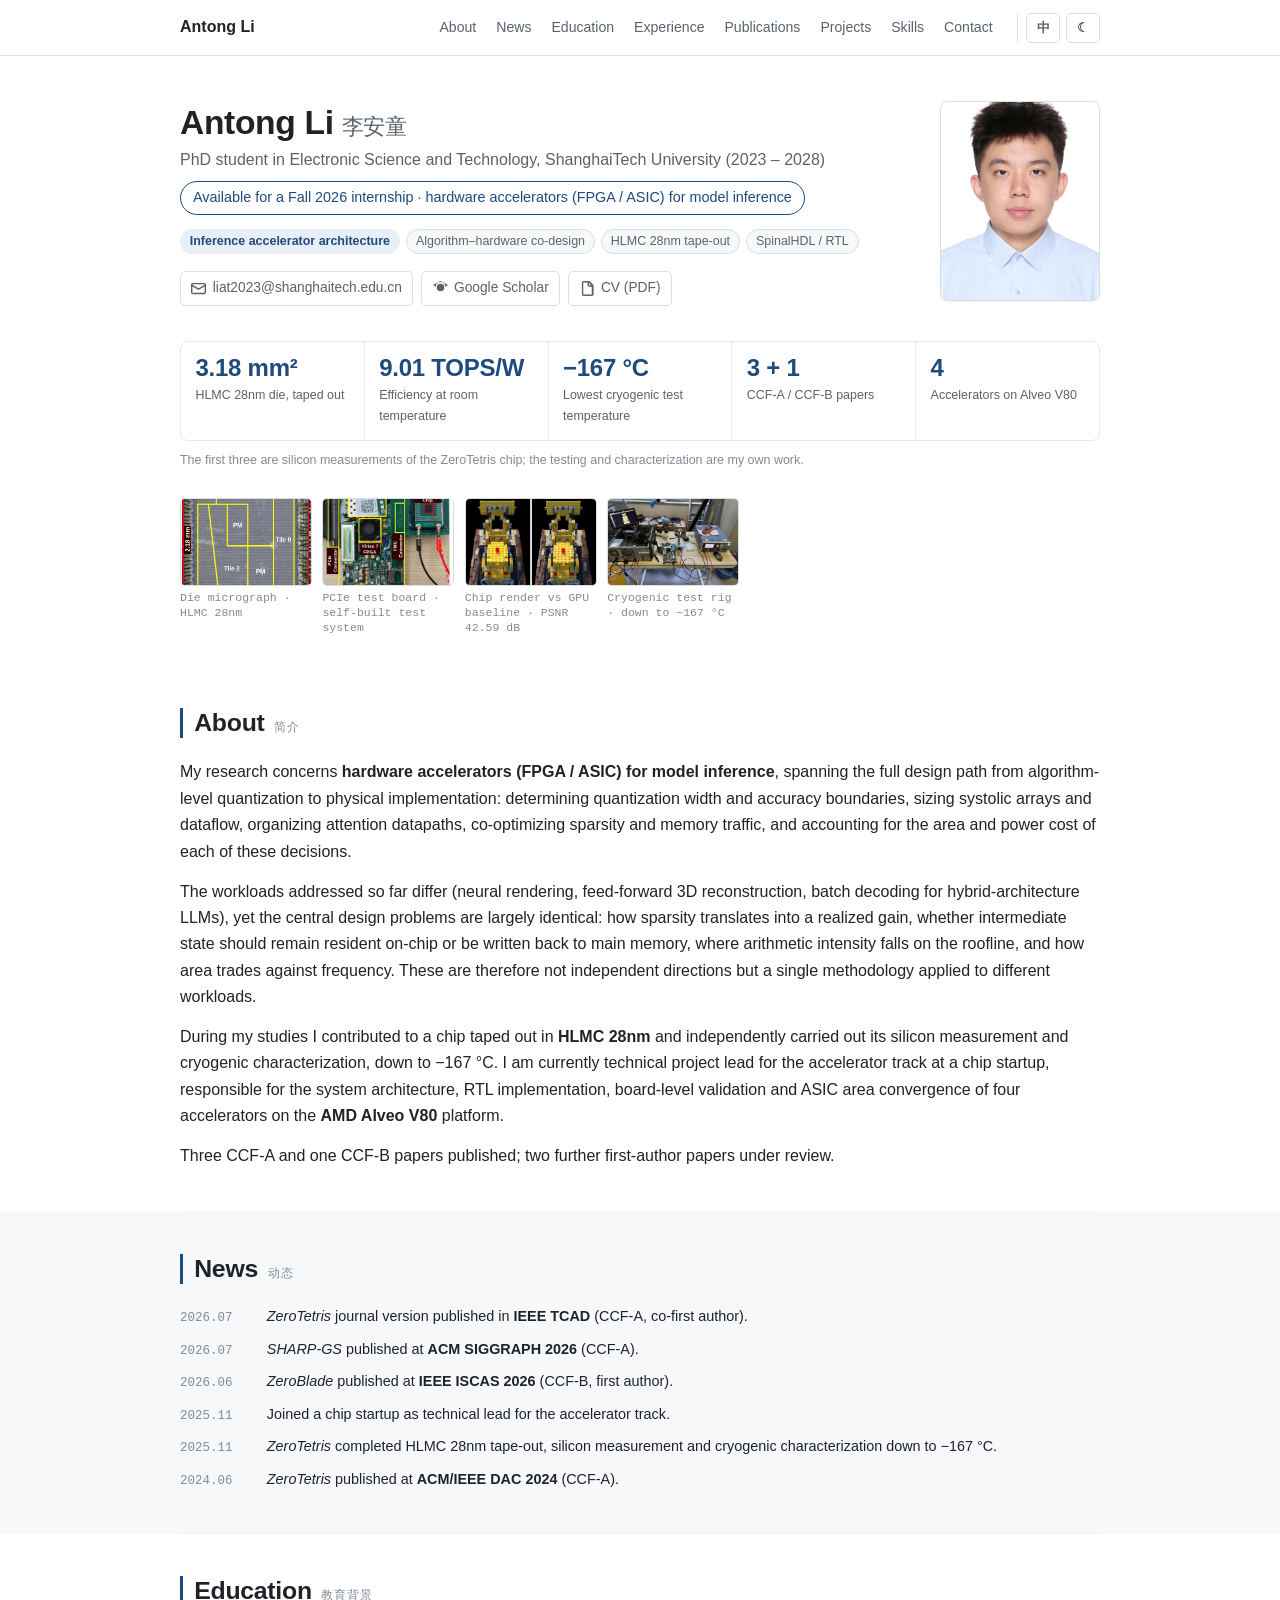
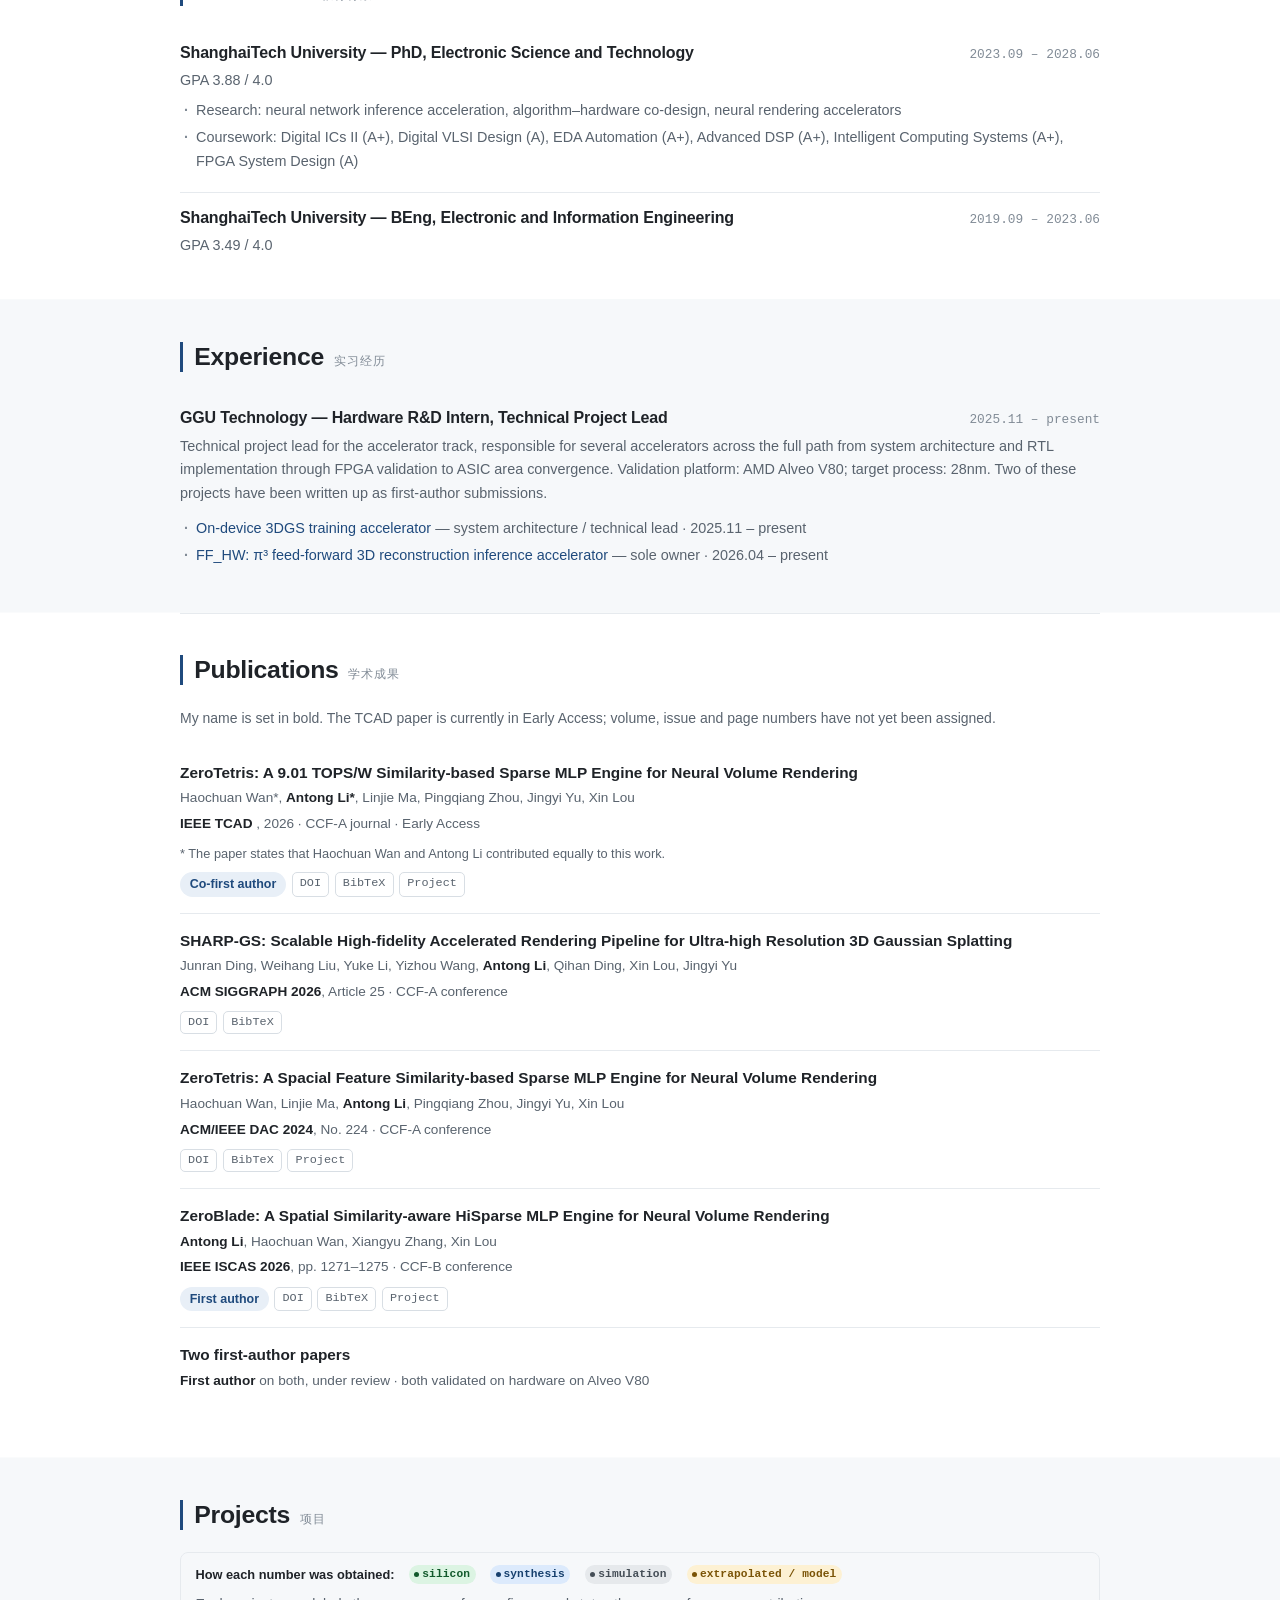
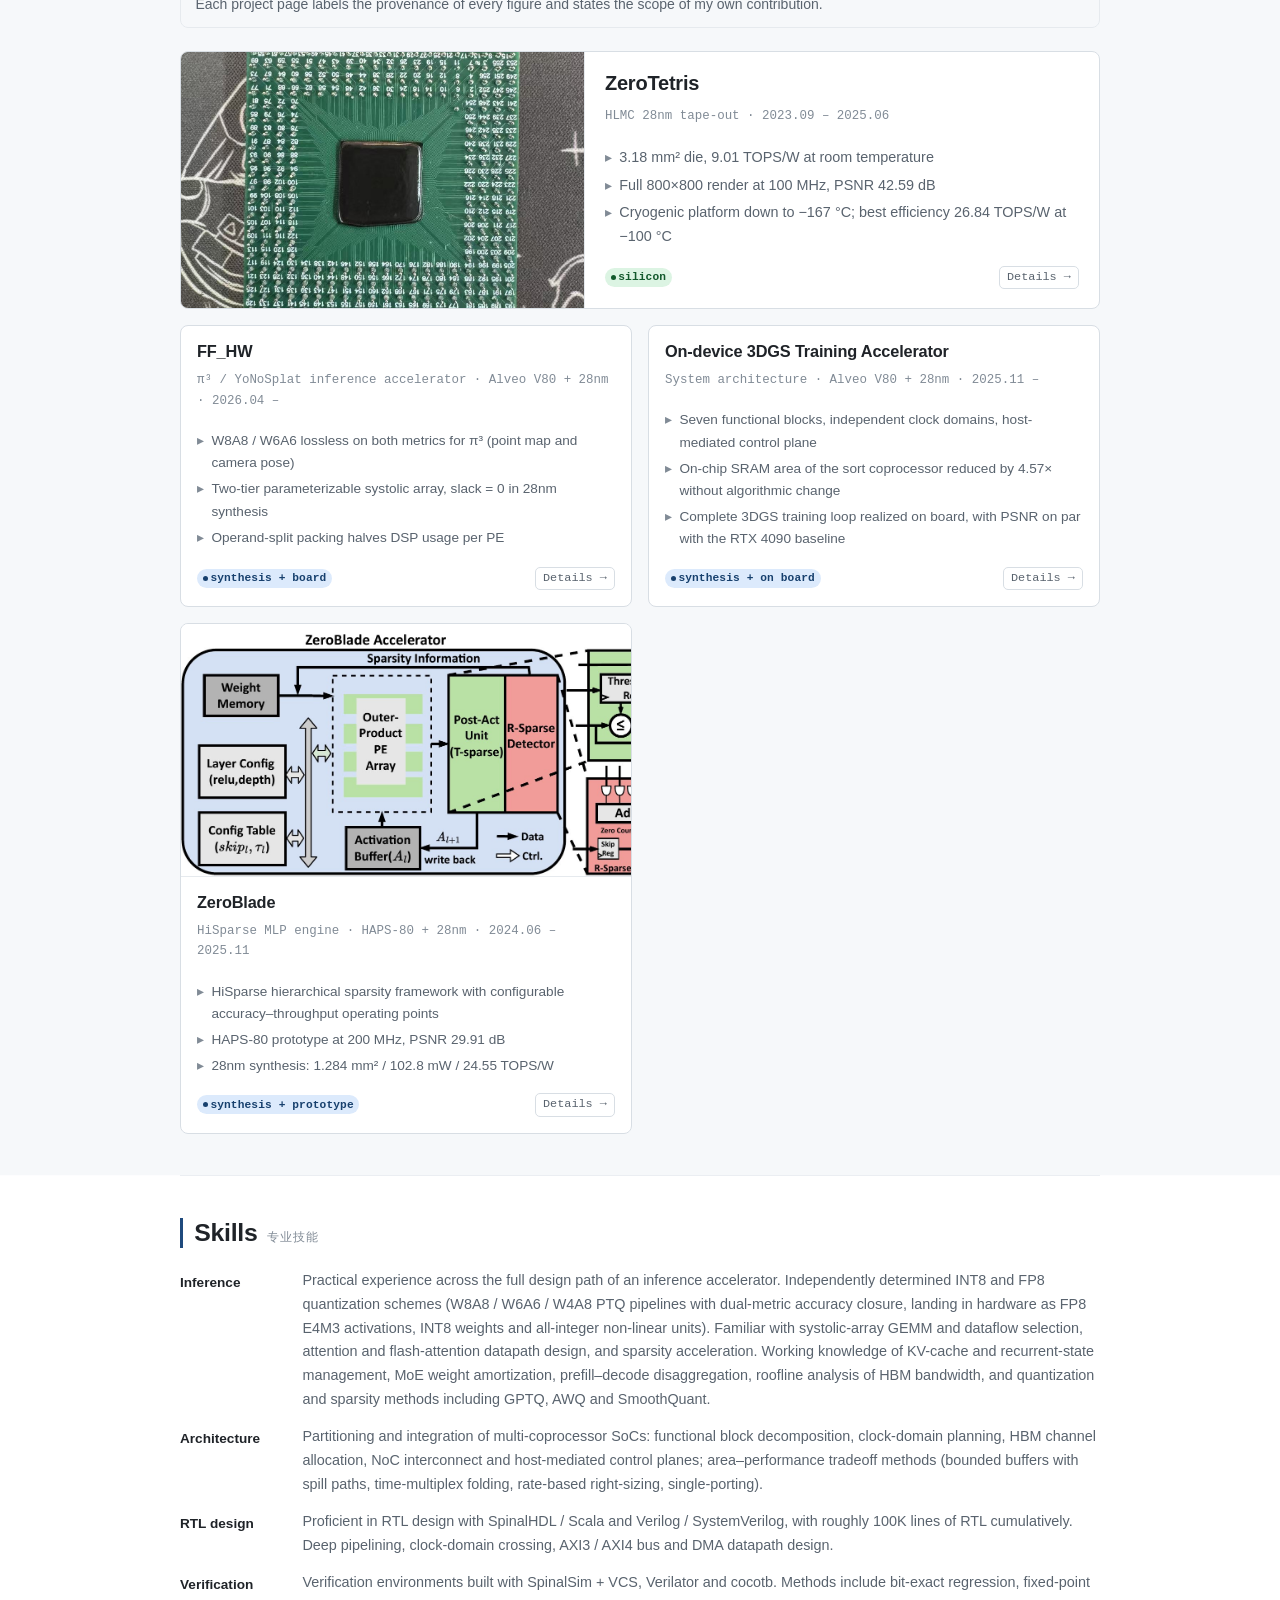
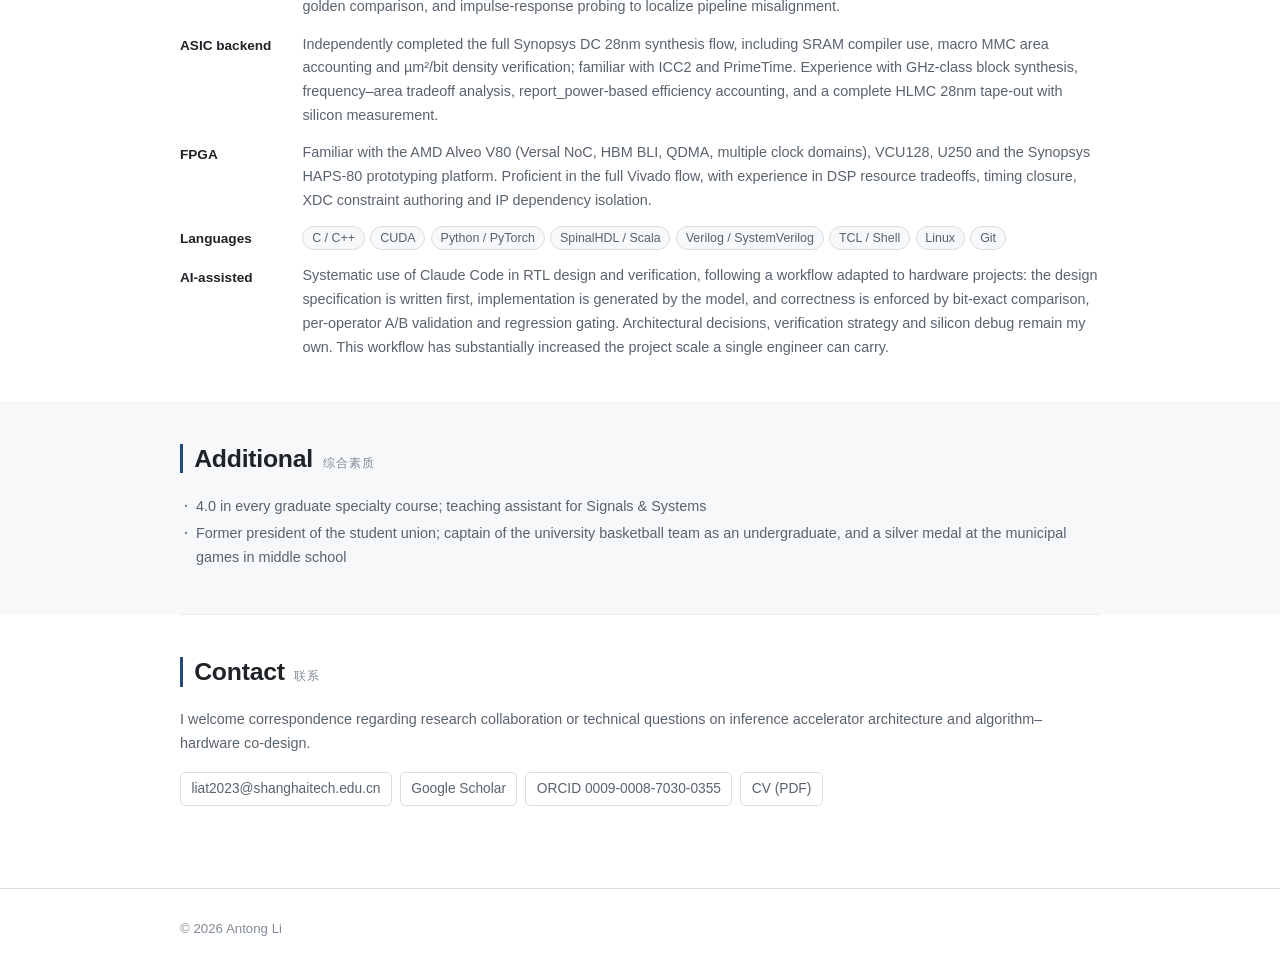
==== index.html @ 9c0a41ff "个人主页" ====
<!DOCTYPE html>
<html lang="zh-CN" data-lang="zh">
<head>
<meta charset="utf-8">
<meta name="viewport" content="width=device-width, initial-scale=1">
<title>李安童 Antong Li — 模型推理加速 · FPGA / ASIC 硬件加速器</title>
<meta name="description" content="李安童 (Antong Li) — 上海科技大学电子科学与技术博士在读。做模型推理的硬件加速器（FPGA / ASIC）：架构、量化与算法-硬件协同设计，HLMC 28nm 流片与芯片实测。">
<meta name="color-scheme" content="light dark">

<link rel="icon" href="assets/img/favicon.svg" type="image/svg+xml">
<link rel="canonical" href="https://bighead-liat.github.io/">

<meta property="og:type" content="profile">
<meta property="og:url" content="https://bighead-liat.github.io/">
<meta property="og:title" content="李安童 Antong Li — 模型推理加速 · FPGA / ASIC 硬件加速器">
<meta property="og:description" content="推理加速硬件加速器 · 算法-硬件协同设计 · HLMC 28nm 流片与芯片实测">
<meta property="og:image" content="https://bighead-liat.github.io/assets/img/og-card.png">
<meta property="og:image:width" content="1200">
<meta property="og:image:height" content="630">
<meta property="og:image:alt" content="李安童 Antong Li — 推理加速硬件加速器 · FPGA / ASIC">
<meta name="twitter:card" content="summary_large_image">

<link rel="stylesheet" href="assets/css/base.css">
<link rel="stylesheet" href="assets/css/layout.css">
<link rel="stylesheet" href="assets/css/components.css">

<script>
/* 在首次绘制前定好语言与主题，避免闪烁。
   与 site.js 用同一组 key，逻辑保持一致。 */
(function () {
  var d = document.documentElement;
  try {
    var l = localStorage.getItem('liat-site-lang');
    if (l !== 'zh' && l !== 'en') l = /^zh\b/i.test(navigator.language || '') ? 'zh' : 'en';
    d.setAttribute('data-lang', l);
    d.setAttribute('lang', l === 'zh' ? 'zh-CN' : 'en');

    var t = localStorage.getItem('liat-site-theme');
    if (t !== 'light' && t !== 'dark') {
      t = window.matchMedia && window.matchMedia('(prefers-color-scheme: dark)').matches ? 'dark' : 'light';
    }
    d.setAttribute('data-theme', t);
  } catch (e) {
    d.setAttribute('data-theme', 'light');
  }
})();
</script>
</head>

<body>

<a class="skip-link" href="#main">
  <span data-lang="zh">跳到主内容</span><span data-lang="en">Skip to content</span>
</a>

<!-- ==================== 导航 ==================== -->
<nav class="nav">
  <div class="wrap nav__inner">
    <a class="nav__brand" href="#top">
      <span data-lang="zh">李安童</span><span data-lang="en">Antong Li</span>
    </a>

    <div class="nav__links">
      <a href="#about"><span data-lang="zh">简介</span><span data-lang="en">About</span></a>
      <a href="#news"><span data-lang="zh">动态</span><span data-lang="en">News</span></a>
      <a href="#education"><span data-lang="zh">教育</span><span data-lang="en">Education</span></a>
      <a href="#experience"><span data-lang="zh">经历</span><span data-lang="en">Experience</span></a>
      <a href="#publications"><span data-lang="zh">论文</span><span data-lang="en">Publications</span></a>
      <a href="#projects"><span data-lang="zh">项目</span><span data-lang="en">Projects</span></a>
      <a href="#skills"><span data-lang="zh">技能</span><span data-lang="en">Skills</span></a>
      <a href="#contact"><span data-lang="zh">联系</span><span data-lang="en">Contact</span></a>
    </div>

    <div class="nav__tools">
      <button class="icon-btn" id="lang-toggle" type="button" aria-label="Switch language">EN</button>
      <button class="icon-btn" id="theme-toggle" type="button" aria-label="Switch theme">☾</button>
    </div>
  </div>
</nav>

<main id="main">
<div class="wrap" id="top">

  <!-- ==================== Hero ==================== -->
  <header class="hero">
    <div>
      <h1 class="hero__name">
        <span data-lang="zh">李安童<span class="latin">Antong Li</span></span>
        <span data-lang="en">Antong Li<span class="latin">李安童</span></span>
      </h1>

      <p class="hero__role">
        <span data-lang="zh">上海科技大学 · 电子科学与技术 博士在读（2023 – 2028）</span>
        <span data-lang="en">PhD student in Electronic Science and Technology, ShanghaiTech University (2023 – 2028)</span>
      </p>

      <p class="hero__status">
        <span data-lang="zh">2026 年秋季可实习 · 做模型推理的硬件加速器（FPGA / ASIC）</span>
        <span data-lang="en">Available for a Fall 2026 internship · hardware accelerators (FPGA / ASIC) for model inference</span>
      </p>

      <div class="hero__tags">
        <span class="tag tag--accent" data-lang="zh">推理加速器架构</span>
        <span class="tag tag--accent" data-lang="en">Inference accelerator architecture</span>
        <span class="tag" data-lang="zh">算法-硬件协同设计</span>
        <span class="tag" data-lang="en">Algorithm–hardware co-design</span>
        <span class="tag" data-lang="zh">HLMC 28nm 流片</span>
        <span class="tag" data-lang="en">HLMC 28nm tape-out</span>
        <span class="tag" data-lang="zh">SpinalHDL / RTL</span>
        <span class="tag" data-lang="en">SpinalHDL / RTL</span>
      </div>

      <div class="social">
        <a href="mailto:liat2023@shanghaitech.edu.cn">
          <svg viewBox="0 0 16 16" aria-hidden="true"><path d="M1.75 2h12.5c.97 0 1.75.78 1.75 1.75v8.5A1.75 1.75 0 0 1 14.25 14H1.75A1.75 1.75 0 0 1 0 12.25v-8.5C0 2.78.78 2 1.75 2Zm0 1.5a.25.25 0 0 0-.25.25v.32l6.5 3.79 6.5-3.79v-.32a.25.25 0 0 0-.25-.25Zm12.75 2.3-6.12 3.57a.75.75 0 0 1-.76 0L1.5 5.8v6.45c0 .14.11.25.25.25h12.5a.25.25 0 0 0 .25-.25Z"/></svg>
          liat2023@shanghaitech.edu.cn
        </a>
        <a href="https://scholar.google.com/citations?user=GFJ1pa4AAAAJ" rel="me noopener">
          <svg viewBox="0 0 16 16" aria-hidden="true"><path d="M8 0 0 4.36l3.02 1.65a4.98 4.98 0 0 1 9.96 0L16 4.36 8 0ZM4 6.9a4 4 0 1 0 8 0 4 4 0 0 0-8 0Z"/></svg>
          <span data-lang="zh">Google 学术</span><span data-lang="en">Google Scholar</span>
        </a>
        <a href="assets/pdf/cv-zh.pdf">
          <svg viewBox="0 0 16 16" aria-hidden="true"><path d="M2 1.75C2 .78 2.78 0 3.75 0h5.69c.46 0 .9.18 1.23.51l3.31 3.31c.33.33.52.78.52 1.24v9.19c0 .97-.78 1.75-1.75 1.75H3.75A1.75 1.75 0 0 1 2 14.25Zm1.75-.25a.25.25 0 0 0-.25.25v12.5c0 .14.11.25.25.25h8.5a.25.25 0 0 0 .25-.25V6h-2.75A1.75 1.75 0 0 1 8 4.25V1.5Zm5.75.56v2.19c0 .14.11.25.25.25h2.19Z"/></svg>
          <span data-lang="zh">简历 PDF</span><span data-lang="en">CV (PDF)</span>
        </a>
      </div>
    </div>

    <img class="hero__photo" src="assets/img/profile/photo.jpg" width="600" height="840"
         alt="李安童 / Antong Li">
  </header>

  <!-- ==================== 关键数字 ====================
       全站每个数字都标口径，这里也不例外 —— 下面的 .stats-note 说明前三项来源。 -->
  <div class="stats">
    <div class="stat">
      <span class="stat__num">3.18 mm²</span>
      <span class="stat__label">
        <span data-lang="zh">HLMC 28nm 流片 die</span>
        <span data-lang="en">HLMC 28nm die, taped out</span>
      </span>
    </div>
    <div class="stat">
      <span class="stat__num">9.01 TOPS/W</span>
      <span class="stat__label">
        <span data-lang="zh">常温能效</span>
        <span data-lang="en">Efficiency at room temperature</span>
      </span>
    </div>
    <div class="stat">
      <span class="stat__num">−167 °C</span>
      <span class="stat__label">
        <span data-lang="zh">深低温表征最低温</span>
        <span data-lang="en">Lowest cryogenic test temperature</span>
      </span>
    </div>
    <div class="stat">
      <span class="stat__num">3 + 1</span>
      <span class="stat__label">
        <span data-lang="zh">CCF-A / CCF-B 论文</span>
        <span data-lang="en">CCF-A / CCF-B papers</span>
      </span>
    </div>
    <div class="stat">
      <span class="stat__num">4</span>
      <span class="stat__label">
        <span data-lang="zh">Alveo V80 加速器</span>
        <span data-lang="en">Accelerators on Alveo V80</span>
      </span>
    </div>
  </div>

  <p class="stats-note">
    <span data-lang="zh">前三项均为 ZeroTetris 芯片的硅上实测值，测试与表征由本人完成。</span>
    <span data-lang="en">The first three are silicon measurements of the ZeroTetris chip; the testing and characterization are my own work.</span>
  </p>

  <!-- ==================== 首屏实物图 ==================== -->
  <div class="hero-strip">
    <figure>
      <a href="projects/zerotetris.html">
        <img src="assets/img/projects/zerotetris/chip-micrograph.jpg" width="490" height="745"
             alt="ZeroTetris die micrograph">
      </a>
      <figcaption>
        <span data-lang="zh">die 显微照 · HLMC 28nm</span>
        <span data-lang="en">Die micrograph · HLMC 28nm</span>
      </figcaption>
    </figure>
    <figure>
      <a href="projects/zerotetris.html#silicon">
        <img src="assets/img/projects/zerotetris/test-board.jpg" width="655" height="745"
             alt="PCIe test board">
      </a>
      <figcaption>
        <span data-lang="zh">PCIe 测试板 · 自建测试系统</span>
        <span data-lang="en">PCIe test board · self-built test system</span>
      </figcaption>
    </figure>
    <figure>
      <a href="projects/zerotetris.html#silicon">
        <img src="assets/img/projects/zerotetris/render-compare-wide.png" width="347" height="236"
             alt="Chip render versus GPU baseline">
      </a>
      <figcaption>
        <span data-lang="zh">芯片渲染 vs GPU 基线 · PSNR 42.59 dB</span>
        <span data-lang="en">Chip render vs GPU baseline · PSNR 42.59 dB</span>
      </figcaption>
    </figure>
    <figure>
      <a href="projects/zerotetris.html#cryo">
        <img src="assets/img/projects/zerotetris/cryo-platform.jpg" width="1600" height="1200"
             alt="Cryogenic test rig">
      </a>
      <figcaption>
        <span data-lang="zh">深低温测试平台 · 最低 −167 °C</span>
        <span data-lang="en">Cryogenic test rig · down to −167 °C</span>
      </figcaption>
    </figure>
  </div>

  <!-- ==================== 简介 ==================== -->
  <section class="section" id="about">
    <div class="section__head">
      <h2><span data-lang="zh">简介</span><span data-lang="en">About</span></h2>
      <span class="en-label" data-lang="zh">About</span>
      <span class="en-label" data-lang="en">简介</span>
    </div>

    <div data-lang="zh">
      <p>我的研究方向是<strong>模型推理的硬件加速器（FPGA / ASIC）</strong>，关注从算法层的量化方案到物理实现的完整设计链路：量化位宽与精度边界的确定、脉动阵列与 dataflow 的规模选型、Attention 数据通路的组织、稀疏性与访存的协同优化，以及上述决策在面积与功耗上的代价核算。</p>
      <p>已完成的工作覆盖不同负载（神经渲染、前馈 3D 重建、混合架构大模型的批量解码），但其中的核心设计问题高度一致：稀疏性如何转化为实际收益、中间状态应当片上常驻还是回写主存、算术强度在 roofline 上的位置，以及面积与频率的折衷。因此这些工作并非彼此独立的方向，而是同一套方法在不同负载上的应用。</p>
      <p>在校期间参与一颗 <strong>HLMC 28nm</strong> 芯片的流片，并独立完成该芯片的实测与深低温表征，最低测试温度 −167 °C。现于一家初创芯片公司担任加速器方向的技术项目负责人，在 <strong>AMD Alveo V80</strong> 平台上负责四款加速器的系统架构、RTL 实现、上板验证与 ASIC 面积收敛。</p>
      <p>已发表 CCF-A 类论文 3 篇、CCF-B 类论文 1 篇，另有第一作者论文 2 篇在投。</p>
    </div>

    <div data-lang="en">
      <p>My research concerns <strong>hardware accelerators (FPGA / ASIC) for model inference</strong>, spanning the full design path from algorithm-level quantization to physical implementation: determining quantization width and accuracy boundaries, sizing systolic arrays and dataflow, organizing attention datapaths, co-optimizing sparsity and memory traffic, and accounting for the area and power cost of each of these decisions.</p>
      <p>The workloads addressed so far differ (neural rendering, feed-forward 3D reconstruction, batch decoding for hybrid-architecture LLMs), yet the central design problems are largely identical: how sparsity translates into a realized gain, whether intermediate state should remain resident on-chip or be written back to main memory, where arithmetic intensity falls on the roofline, and how area trades against frequency. These are therefore not independent directions but a single methodology applied to different workloads.</p>
      <p>During my studies I contributed to a chip taped out in <strong>HLMC 28nm</strong> and independently carried out its silicon measurement and cryogenic characterization, down to −167 °C. I am currently technical project lead for the accelerator track at a chip startup, responsible for the system architecture, RTL implementation, board-level validation and ASIC area convergence of four accelerators on the <strong>AMD Alveo V80</strong> platform.</p>
      <p>Three CCF-A and one CCF-B papers published; two further first-author papers under review.</p>
    </div>
  </section>

  <!-- ==================== 动态 ==================== -->
  <section class="section section--tint" id="news">
    <div class="section__head">
      <h2><span data-lang="zh">动态</span><span data-lang="en">News</span></h2>
      <span class="en-label" data-lang="zh">News</span>
      <span class="en-label" data-lang="en">动态</span>
    </div>

    <ul class="news">
      <li>
        <span class="news__date">2026.07</span>
        <span>
          <span data-lang="zh"><em>ZeroTetris</em> 期刊版发表于 <strong>IEEE TCAD</strong>（CCF-A，共同第一作者）。</span>
          <span data-lang="en"><em>ZeroTetris</em> journal version published in <strong>IEEE TCAD</strong> (CCF-A, co-first author).</span>
        </span>
      </li>
      <li>
        <span class="news__date">2026.07</span>
        <span>
          <span data-lang="zh"><em>SHARP-GS</em> 发表于 <strong>ACM SIGGRAPH 2026</strong>（CCF-A）。</span>
          <span data-lang="en"><em>SHARP-GS</em> published at <strong>ACM SIGGRAPH 2026</strong> (CCF-A).</span>
        </span>
      </li>
      <li>
        <span class="news__date">2026.06</span>
        <span>
          <span data-lang="zh"><em>ZeroBlade</em> 发表于 <strong>IEEE ISCAS 2026</strong>（CCF-B，第一作者）。</span>
          <span data-lang="en"><em>ZeroBlade</em> published at <strong>IEEE ISCAS 2026</strong> (CCF-B, first author).</span>
        </span>
      </li>
      <li>
        <span class="news__date">2025.11</span>
        <span>
          <span data-lang="zh">加入初创芯片团队，任加速器方向技术项目负责人。</span>
          <span data-lang="en">Joined a chip startup as technical lead for the accelerator track.</span>
        </span>
      </li>
      <li>
        <span class="news__date">2025.11</span>
        <span>
          <span data-lang="zh"><em>ZeroTetris</em> 完成 HLMC 28nm 流片、芯片实测与深低温表征（最低 −167 °C）。</span>
          <span data-lang="en"><em>ZeroTetris</em> completed HLMC 28nm tape-out, silicon measurement and cryogenic characterization down to −167 °C.</span>
        </span>
      </li>
      <li>
        <span class="news__date">2024.06</span>
        <span>
          <span data-lang="zh"><em>ZeroTetris</em> 发表于 <strong>ACM/IEEE DAC 2024</strong>（CCF-A）。</span>
          <span data-lang="en"><em>ZeroTetris</em> published at <strong>ACM/IEEE DAC 2024</strong> (CCF-A).</span>
        </span>
      </li>
    </ul>
  </section>

  <!-- ==================== 教育 ==================== -->
  <section class="section" id="education">
    <div class="section__head">
      <h2><span data-lang="zh">教育背景</span><span data-lang="en">Education</span></h2>
      <span class="en-label" data-lang="zh">Education</span>
      <span class="en-label" data-lang="en">教育背景</span>
    </div>

    <div class="entry">
      <div class="entry__head">
        <h3 class="entry__title">
          <span data-lang="zh">上海科技大学 — 博士 · 电子科学与技术</span>
          <span data-lang="en">ShanghaiTech University — PhD, Electronic Science and Technology</span>
        </h3>
        <span class="entry__when">2023.09 – 2028.06</span>
      </div>
      <p class="entry__sub">
        <span data-lang="zh">学分绩点 3.88 / 4.0</span>
        <span data-lang="en">GPA 3.88 / 4.0</span>
      </p>
      <ul class="entry__body">
        <li>
          <span data-lang="zh">研究方向：神经网络推理加速、算法-硬件协同设计、神经渲染加速器</span>
          <span data-lang="en">Research: neural network inference acceleration, algorithm–hardware co-design, neural rendering accelerators</span>
        </li>
        <li>
          <span data-lang="zh">主修课程：数字集成电路 II (A+)、数字 VLSI 设计 (A)、EDA 自动化设计 (A+)、高阶数字信号处理 (A+)、智能计算系统 (A+)、FPGA 硬件系统设计 (A)</span>
          <span data-lang="en">Coursework: Digital ICs II (A+), Digital VLSI Design (A), EDA Automation (A+), Advanced DSP (A+), Intelligent Computing Systems (A+), FPGA System Design (A)</span>
        </li>
      </ul>
    </div>

    <div class="entry">
      <div class="entry__head">
        <h3 class="entry__title">
          <span data-lang="zh">上海科技大学 — 学士 · 电子信息工程</span>
          <span data-lang="en">ShanghaiTech University — BEng, Electronic and Information Engineering</span>
        </h3>
        <span class="entry__when">2019.09 – 2023.06</span>
      </div>
      <p class="entry__sub">
        <span data-lang="zh">学分绩点 3.49 / 4.0</span>
        <span data-lang="en">GPA 3.49 / 4.0</span>
      </p>
    </div>
  </section>

  <!-- ==================== 经历 ==================== -->
  <section class="section section--tint" id="experience">
    <div class="section__head">
      <h2><span data-lang="zh">实习经历</span><span data-lang="en">Experience</span></h2>
      <span class="en-label" data-lang="zh">Experience</span>
      <span class="en-label" data-lang="en">实习经历</span>
    </div>

    <div class="entry">
      <div class="entry__head">
        <!-- 公司名只在这一处出现。若需匿名，把下面两行改成
             「上海某初创芯片团队」/ "a chip startup in Shanghai" 即可。 -->
        <h3 class="entry__title">
          <span data-lang="zh">飓晟科技（GGU Technology）— 硬件研发实习生 · 项目技术负责人</span>
          <span data-lang="en">GGU Technology — Hardware R&amp;D Intern, Technical Project Lead</span>
        </h3>
        <span class="entry__when">2025.11 – <span data-lang="zh">至今</span><span data-lang="en">present</span></span>
      </div>

      <p class="entry__body" style="margin-bottom:.7rem">
        <span data-lang="zh">担任加速器方向的技术项目负责人，负责多款加速器从系统架构、RTL 实现、FPGA 上板验证到 ASIC 面积收敛的完整链路。验证平台为 AMD Alveo V80，目标工艺 28nm。其中两项工作已整理为第一作者论文投稿。</span>
        <span data-lang="en">Technical project lead for the accelerator track, responsible for several accelerators across the full path from system architecture and RTL implementation through FPGA validation to ASIC area convergence. Validation platform: AMD Alveo V80; target process: 28nm. Two of these projects have been written up as first-author submissions.</span>
      </p>

      <ul class="entry__body">
        <li>
          <a href="projects/edge3dgs.html"><span data-lang="zh">端侧 3DGS 训练加速器</span><span data-lang="en">On-device 3DGS training accelerator</span></a>
          <span class="muted"> — </span>
          <span class="muted" data-lang="zh">系统架构 / 技术负责人 · 2025.11 – 至今</span>
          <span class="muted" data-lang="en">system architecture / technical lead · 2025.11 – present</span>
        </li>
        <li>
          <a href="projects/ff-hw.html"><span data-lang="zh">FF_HW：π³ 前馈 3D 重建推理加速器</span><span data-lang="en">FF_HW: π³ feed-forward 3D reconstruction inference accelerator</span></a>
          <span class="muted"> — </span>
          <span class="muted" data-lang="zh">独立负责人 · 2026.04 – 至今</span>
          <span class="muted" data-lang="en">sole owner · 2026.04 – present</span>
        </li>
      </ul>
    </div>
  </section>

  <!-- ==================== 论文 ==================== -->
  <section class="section" id="publications">
    <div class="section__head">
      <h2><span data-lang="zh">学术成果</span><span data-lang="en">Publications</span></h2>
      <span class="en-label" data-lang="zh">Publications</span>
      <span class="en-label" data-lang="en">学术成果</span>
    </div>

    <p class="small muted" style="margin-bottom:1rem">
      <span data-lang="zh">加粗为本人姓名。TCAD 一篇目前为 Early Access，卷期页尚未分配。</span>
      <span data-lang="en">My name is set in bold. The TCAD paper is currently in Early Access; volume, issue and page numbers have not yet been assigned.</span>
    </p>

    <div class="pub pub--nothumb">
      <div>
        <p class="pub__title">ZeroTetris: A 9.01 TOPS/W Similarity-based Sparse MLP Engine for Neural Volume Rendering</p>
        <p class="pub__authors">Haochuan Wan*, <span class="pub__me">Antong Li*</span>, Linjie Ma, Pingqiang Zhou, Jingyi Yu, Xin Lou</p>
        <p class="pub__venue">
          <em>IEEE TCAD</em>
          <span data-lang="zh">，2026 · CCF-A 类期刊 · Early Access</span>
          <span data-lang="en">, 2026 · CCF-A journal · Early Access</span>
        </p>
        <p class="pub__note">
          <span data-lang="zh">* 论文原文注明：Haochuan Wan 与 Antong Li 对本工作同等贡献。</span>
          <span data-lang="en">* The paper states that Haochuan Wan and Antong Li contributed equally to this work.</span>
        </p>
        <div class="pub__links">
          <span class="tag tag--accent" data-lang="zh">共同第一作者</span>
          <span class="tag tag--accent" data-lang="en">Co-first author</span>
          <!-- TODO: DOI 下来后把下面这行换成 <a class="btn-mini" href="https://doi.org/...">DOI</a> -->
          <a class="btn-mini" href="https://doi.org/10.1109/TCAD.2026.3718806" rel="noopener">DOI</a>
          <a class="btn-mini" href="assets/bib/wan2026zerotetris-tcad.bib">BibTeX</a>
          <a class="btn-mini" href="projects/zerotetris.html">
            <span data-lang="zh">项目页</span><span data-lang="en">Project</span>
          </a>
        </div>
      </div>
    </div>

    <div class="pub pub--nothumb">
      <div>
        <p class="pub__title">SHARP-GS: Scalable High-fidelity Accelerated Rendering Pipeline for Ultra-high Resolution 3D Gaussian Splatting</p>
        <p class="pub__authors">Junran Ding, Weihang Liu, Yuke Li, Yizhou Wang, <span class="pub__me">Antong Li</span>, Qihan Ding, Xin Lou, Jingyi Yu</p>
        <p class="pub__venue">
          <em>ACM SIGGRAPH 2026</em>, Article 25
          <span data-lang="zh"> · CCF-A 类会议</span>
          <span data-lang="en"> · CCF-A conference</span>
        </p>
        <div class="pub__links">
          <a class="btn-mini" href="https://doi.org/10.1145/3799902.3811090" rel="noopener">DOI</a>
          <a class="btn-mini" href="assets/bib/ding2026sharpgs.bib">BibTeX</a>
        </div>
      </div>
    </div>

    <div class="pub pub--nothumb">
      <div>
        <p class="pub__title">ZeroTetris: A Spacial Feature Similarity-based Sparse MLP Engine for Neural Volume Rendering</p>
        <p class="pub__authors">Haochuan Wan, Linjie Ma, <span class="pub__me">Antong Li</span>, Pingqiang Zhou, Jingyi Yu, Xin Lou</p>
        <p class="pub__venue">
          <em>ACM/IEEE DAC 2024</em>, No. 224
          <span data-lang="zh"> · CCF-A 类会议</span>
          <span data-lang="en"> · CCF-A conference</span>
        </p>
        <div class="pub__links">
          <a class="btn-mini" href="https://doi.org/10.1145/3649329.3655684" rel="noopener">DOI</a>
          <a class="btn-mini" href="assets/bib/wan2024zerotetris.bib">BibTeX</a>
          <a class="btn-mini" href="projects/zerotetris.html">
            <span data-lang="zh">项目页</span><span data-lang="en">Project</span>
          </a>
        </div>
      </div>
    </div>

    <div class="pub pub--nothumb">
      <div>
        <p class="pub__title">ZeroBlade: A Spatial Similarity-aware HiSparse MLP Engine for Neural Volume Rendering</p>
        <p class="pub__authors"><span class="pub__me">Antong Li</span>, Haochuan Wan, Xiangyu Zhang, Xin Lou</p>
        <p class="pub__venue">
          <em>IEEE ISCAS 2026</em>, pp. 1271–1275
          <span data-lang="zh"> · CCF-B 类会议</span>
          <span data-lang="en"> · CCF-B conference</span>
        </p>
        <div class="pub__links">
          <span class="tag tag--accent" data-lang="zh">第一作者</span>
          <span class="tag tag--accent" data-lang="en">First author</span>
          <a class="btn-mini" href="https://doi.org/10.1109/ISCAS66217.2026.11562197" rel="noopener">DOI</a>
          <a class="btn-mini" href="assets/bib/li2026zeroblade.bib">BibTeX</a>
          <a class="btn-mini" href="projects/zeroblade.html">
            <span data-lang="zh">项目页</span><span data-lang="en">Project</span>
          </a>
        </div>
      </div>
    </div>

    <div class="pub pub--nothumb">
      <div>
        <p class="pub__title">
          <span data-lang="zh">第一作者论文 2 篇</span>
          <span data-lang="en">Two first-author papers</span>
        </p>
        <p class="pub__venue">
          <span data-lang="zh">均为<strong>第一作者</strong>，审稿中 · 两项工作均已在 Alveo V80 上完成上板验证</span>
          <span data-lang="en"><strong>First author</strong> on both, under review · both validated on hardware on Alveo V80</span>
        </p>
        <div class="pub__links">
        </div>
      </div>
    </div>
  </section>

  <!-- ==================== 项目 ==================== -->
  <section class="section section--tint" id="projects">
    <div class="section__head">
      <h2><span data-lang="zh">项目</span><span data-lang="en">Projects</span></h2>
      <span class="en-label" data-lang="zh">Projects</span>
      <span class="en-label" data-lang="en">项目</span>
    </div>

    <div class="badge-legend">
      <strong style="color:var(--fg)">
        <span data-lang="zh">数字口径：</span><span data-lang="en">How each number was obtained:</span>
      </strong>
      <span class="badge-legend__item"><span class="badge badge--silicon"><span data-lang="zh">硅上实测</span><span data-lang="en">silicon</span></span></span>
      <span class="badge-legend__item"><span class="badge badge--synth"><span data-lang="zh">综合报告</span><span data-lang="en">synthesis</span></span></span>
      <span class="badge-legend__item"><span class="badge badge--sim"><span data-lang="zh">仿真</span><span data-lang="en">simulation</span></span></span>
      <span class="badge-legend__item"><span class="badge badge--extrap"><span data-lang="zh">外推 / 分析模型</span><span data-lang="en">extrapolated / model</span></span></span>
      <span class="small" data-lang="zh">各项目页逐条标注数据来源，并说明本人负责的范围。</span>
      <span class="small" data-lang="en">Each project page labels the provenance of every figure and states the scope of my own contribution.</span>
    </div>

    <div class="grid-2">

      <article class="pcard pcard--lead">
        <img class="pcard__cover" src="assets/img/projects/zerotetris/cover.jpg" width="1279" height="719" loading="lazy" alt="ZeroTetris">
        <div class="pcard__body">
          <h3 class="pcard__title"><a href="projects/zerotetris.html">ZeroTetris</a></h3>
          <p class="pcard__meta">HLMC 28nm tape-out · 2023.09 – 2025.06</p>
          <ul class="pcard__points">
            <li><span data-lang="zh">die 3.18 mm²，常温能效 9.01 TOPS/W</span><span data-lang="en">3.18 mm² die, 9.01 TOPS/W at room temperature</span></li>
            <li><span data-lang="zh">100 MHz 下完成 800×800 整图渲染，PSNR 42.59 dB</span><span data-lang="en">Full 800×800 render at 100 MHz, PSNR 42.59 dB</span></li>
            <li><span data-lang="zh">深低温平台最低 −167 °C；最优能效 26.84 TOPS/W @ −100 °C</span><span data-lang="en">Cryogenic platform down to −167 °C; best efficiency 26.84 TOPS/W at −100 °C</span></li>
          </ul>
          <div class="pcard__foot">
            <span class="badge badge--silicon"><span data-lang="zh">硅上实测</span><span data-lang="en">silicon</span></span>
            <a class="btn-mini" href="projects/zerotetris.html"><span data-lang="zh">详情 →</span><span data-lang="en">Details →</span></a>
          </div>
        </div>
      </article>



      <article class="pcard">
        <div class="pcard__body">
          <h3 class="pcard__title"><a href="projects/ff-hw.html">FF_HW</a></h3>
          <p class="pcard__meta">π³ / YoNoSplat inference accelerator · Alveo V80 + 28nm · 2026.04 –</p>
          <ul class="pcard__points">
            <li><span data-lang="zh">π³ 上 W8A8 / W6A6 双指标无损（点图重建 + 相机位姿）</span><span data-lang="en">W8A8 / W6A6 lossless on both metrics for π³ (point map and camera pose)</span></li>
            <li><span data-lang="zh">双档可参数化脉动阵列，28nm 综合 slack = 0</span><span data-lang="en">Two-tier parameterizable systolic array, slack = 0 in 28nm synthesis</span></li>
            <li><span data-lang="zh">operand-split 打包将每 PE 的 DSP 占用减半</span><span data-lang="en">Operand-split packing halves DSP usage per PE</span></li>
          </ul>
          <div class="pcard__foot">
            <span class="badge badge--synth"><span data-lang="zh">综合 + 上板</span><span data-lang="en">synthesis + board</span></span>
            <a class="btn-mini" href="projects/ff-hw.html"><span data-lang="zh">详情 →</span><span data-lang="en">Details →</span></a>
          </div>
        </div>
      </article>

      <article class="pcard">
        <div class="pcard__body">
          <h3 class="pcard__title">
            <a href="projects/edge3dgs.html"><span data-lang="zh">端侧 3DGS 训练加速器</span><span data-lang="en">On-device 3DGS Training Accelerator</span></a>
          </h3>
          <p class="pcard__meta">System architecture · Alveo V80 + 28nm · 2025.11 –</p>
          <ul class="pcard__points">
            <li><span data-lang="zh">七功能块划分、独立时钟域、host 中介式控制面</span><span data-lang="en">Seven functional blocks, independent clock domains, host-mediated control plane</span></li>
            <li><span data-lang="zh">排序协处理器片上 SRAM 面积降低 4.57×，算法未作改动</span><span data-lang="en">On-chip SRAM area of the sort coprocessor reduced by 4.57× without algorithmic change</span></li>
            <li><span data-lang="zh">上板实现 3DGS 完整训练闭环，PSNR 与 RTX 4090 基线持平</span><span data-lang="en">Complete 3DGS training loop realized on board, with PSNR on par with the RTX 4090 baseline</span></li>
          </ul>
          <div class="pcard__foot">
            <span class="badge badge--synth"><span data-lang="zh">综合 + 上板</span><span data-lang="en">synthesis + on board</span></span>
            <a class="btn-mini" href="projects/edge3dgs.html"><span data-lang="zh">详情 →</span><span data-lang="en">Details →</span></a>
          </div>
        </div>
      </article>

      <article class="pcard">
        <img class="pcard__cover" src="assets/img/projects/zeroblade/cover.jpg" width="1090" height="613" loading="lazy" alt="ZeroBlade">
        <div class="pcard__body">
          <h3 class="pcard__title"><a href="projects/zeroblade.html">ZeroBlade</a></h3>
          <p class="pcard__meta">HiSparse MLP engine · HAPS-80 + 28nm · 2024.06 – 2025.11</p>
          <ul class="pcard__points">
            <li><span data-lang="zh">HiSparse 层级稀疏框架，精度与吞吐可配置</span><span data-lang="en">HiSparse hierarchical sparsity framework with configurable accuracy–throughput operating points</span></li>
            <li><span data-lang="zh">HAPS-80 原型 200 MHz，PSNR 29.91 dB</span><span data-lang="en">HAPS-80 prototype at 200 MHz, PSNR 29.91 dB</span></li>
            <li><span data-lang="zh">28nm 综合 1.284 mm² / 102.8 mW / 24.55 TOPS/W</span><span data-lang="en">28nm synthesis: 1.284 mm² / 102.8 mW / 24.55 TOPS/W</span></li>
          </ul>
          <div class="pcard__foot">
            <span class="badge badge--synth"><span data-lang="zh">综合 + 原型</span><span data-lang="en">synthesis + prototype</span></span>
            <a class="btn-mini" href="projects/zeroblade.html"><span data-lang="zh">详情 →</span><span data-lang="en">Details →</span></a>
          </div>
        </div>
      </article>

    </div>
  </section>

  <!-- ==================== 技能 ==================== -->
  <section class="section" id="skills">
    <div class="section__head">
      <h2><span data-lang="zh">专业技能</span><span data-lang="en">Skills</span></h2>
      <span class="en-label" data-lang="zh">Skills</span>
      <span class="en-label" data-lang="en">专业技能</span>
    </div>

    <div class="skills">

      <div class="skill-row">
        <div class="skill-row__label"><span data-lang="zh">推理加速</span><span data-lang="en">Inference</span></div>
        <div class="entry__body">
          <span data-lang="zh">具备推理加速器完整设计链路的实践经验。独立完成过 INT8 / FP8 量化方案的确定（W8A8 / W6A6 / W4A8 PTQ 管线与双指标精度闭环，硬件侧落到激活 FP8 E4M3、权重 INT8 与非线性单元全整数实现）。熟悉脉动阵列 GEMM 与 dataflow 选型、Attention 与 Flash-Attention 数据通路设计、稀疏加速。了解 KV-cache 与 recurrent-state 管理、MoE 权重摊销、Prefill-Decode 分离部署、HBM 带宽的 Roofline 分析，以及 GPTQ、AWQ、SmoothQuant 等量化与稀疏方案。</span>
          <span data-lang="en">Practical experience across the full design path of an inference accelerator. Independently determined INT8 and FP8 quantization schemes (W8A8 / W6A6 / W4A8 PTQ pipelines with dual-metric accuracy closure, landing in hardware as FP8 E4M3 activations, INT8 weights and all-integer non-linear units). Familiar with systolic-array GEMM and dataflow selection, attention and flash-attention datapath design, and sparsity acceleration. Working knowledge of KV-cache and recurrent-state management, MoE weight amortization, prefill–decode disaggregation, roofline analysis of HBM bandwidth, and quantization and sparsity methods including GPTQ, AWQ and SmoothQuant.</span>
        </div>
      </div>

      <div class="skill-row">
        <div class="skill-row__label"><span data-lang="zh">系统架构</span><span data-lang="en">Architecture</span></div>
        <div class="entry__body">
          <span data-lang="zh">具备多协处理器 SoC 的架构划分与集成经验：功能块切分、时钟域规划、HBM 通道分配、NoC 互联与 host 中介式控制面设计。掌握面积-性能权衡方法，包括有界化与溢出路径、时分复用折叠、按速率 right-size 与单端口化。</span>
          <span data-lang="en">Partitioning and integration of multi-coprocessor SoCs: functional block decomposition, clock-domain planning, HBM channel allocation, NoC interconnect and host-mediated control planes; area–performance tradeoff methods (bounded buffers with spill paths, time-multiplex folding, rate-based right-sizing, single-porting).</span>
        </div>
      </div>

      <div class="skill-row">
        <div class="skill-row__label"><span data-lang="zh">硬件设计</span><span data-lang="en">RTL design</span></div>
        <div class="entry__body">
          <span data-lang="zh">熟练使用 SpinalHDL / Scala 与 Verilog / SystemVerilog 编写 RTL，累计 10 万行量级的 RTL 经验。熟悉深流水设计、跨时钟域处理、AXI3 / AXI4 总线与 DMA 通路设计。</span>
          <span data-lang="en">Proficient in RTL design with SpinalHDL / Scala and Verilog / SystemVerilog, with roughly 100K lines of RTL cumulatively. Deep pipelining, clock-domain crossing, AXI3 / AXI4 bus and DMA datapath design.</span>
        </div>
      </div>

      <div class="skill-row">
        <div class="skill-row__label"><span data-lang="zh">验证方法</span><span data-lang="en">Verification</span></div>
        <div class="entry__body">
          <span data-lang="zh">熟练使用 SpinalSim + VCS、Verilator 与 cocotb 搭建验证环境。掌握 bit-exact 回归、定点 golden 对拍、以冲激响应定位流水线错位等验证方法。</span>
          <span data-lang="en">Verification environments built with SpinalSim + VCS, Verilator and cocotb. Methods include bit-exact regression, fixed-point golden comparison, and impulse-response probing to localize pipeline misalignment.</span>
        </div>
      </div>

      <div class="skill-row">
        <div class="skill-row__label"><span data-lang="zh">ASIC 后端</span><span data-lang="en">ASIC backend</span></div>
        <div class="entry__body">
          <span data-lang="zh">独立完成 Synopsys DC 28nm 综合全流程，含 SRAM 编译器使用、大宏 MMC 面积核算与 µm²/bit 密度校验；熟悉 ICC2 与 PrimeTime。具备 GHz 级高频模块综合、频率-面积折衷分析与基于 report_power 的能效核算经验，以及 HLMC 28nm 完整流片与芯片实测经验。</span>
          <span data-lang="en">Independently completed the full Synopsys DC 28nm synthesis flow, including SRAM compiler use, macro MMC area accounting and µm²/bit density verification; familiar with ICC2 and PrimeTime. Experience with GHz-class block synthesis, frequency–area tradeoff analysis, report_power-based efficiency accounting, and a complete HLMC 28nm tape-out with silicon measurement.</span>
        </div>
      </div>

      <div class="skill-row">
        <div class="skill-row__label"><span data-lang="zh">FPGA 平台</span><span data-lang="en">FPGA</span></div>
        <div class="entry__body">
          <span data-lang="zh">熟悉 AMD Alveo V80（Versal NoC、HBM BLI、QDMA、多时钟域）、VCU128、U250 与 Synopsys HAPS-80 原型平台。熟练使用 Vivado 全流程，具备 DSP 资源折衷、时序收敛、XDC 约束编写与 IP 依赖隔离的经验。</span>
          <span data-lang="en">Familiar with the AMD Alveo V80 (Versal NoC, HBM BLI, QDMA, multiple clock domains), VCU128, U250 and the Synopsys HAPS-80 prototyping platform. Proficient in the full Vivado flow, with experience in DSP resource tradeoffs, timing closure, XDC constraint authoring and IP dependency isolation.</span>
        </div>
      </div>

      <div class="skill-row">
        <div class="skill-row__label"><span data-lang="zh">编程语言</span><span data-lang="en">Languages</span></div>
        <div class="entry__body">
          <div class="tag-row">
            <span class="tag">C / C++</span>
            <span class="tag">CUDA</span>
            <span class="tag">Python / PyTorch</span>
            <span class="tag">SpinalHDL / Scala</span>
            <span class="tag">Verilog / SystemVerilog</span>
            <span class="tag">TCL / Shell</span>
            <span class="tag">Linux</span>
            <span class="tag">Git</span>
          </div>
        </div>
      </div>

      <div class="skill-row">
        <div class="skill-row__label"><span data-lang="zh">AI 辅助开发</span><span data-lang="en">AI-assisted</span></div>
        <div class="entry__body">
          <span data-lang="zh">在 RTL 设计与验证中系统性地使用 Claude Code，形成了一套适用于硬件项目的工作流程：先完成设计规格文档，再由模型生成实现，正确性由 bit-exact 对拍、逐算子 A/B 验证与回归门禁保证。架构决策、验证策略与硅上问题定位仍由本人完成。该流程显著扩大了单人可承担的项目规模。</span>
          <span data-lang="en">Systematic use of Claude Code in RTL design and verification, following a workflow adapted to hardware projects: the design specification is written first, implementation is generated by the model, and correctness is enforced by bit-exact comparison, per-operator A/B validation and regression gating. Architectural decisions, verification strategy and silicon debug remain my own. This workflow has substantially increased the project scale a single engineer can carry.</span>
        </div>
      </div>

    </div>
  </section>

  <!-- ==================== 其他 ==================== -->
  <section class="section section--tint" id="additional">
    <div class="section__head">
      <h2><span data-lang="zh">综合素质</span><span data-lang="en">Additional</span></h2>
      <span class="en-label" data-lang="zh">Additional</span>
      <span class="en-label" data-lang="en">综合素质</span>
    </div>
    <ul class="entry__body">
      <li>
        <span data-lang="zh">研究生阶段专业课绩点均为 4.0；担任信号与系统等课程助教</span>
        <span data-lang="en">4.0 in every graduate specialty course; teaching assistant for Signals &amp; Systems</span>
      </li>
      <li>
        <span data-lang="zh">曾任校学生会主席；本科校篮球队队长，初中获市运会篮球项目银牌</span>
        <span data-lang="en">Former president of the student union; captain of the university basketball team as an undergraduate, and a silver medal at the municipal games in middle school</span>
      </li>
    </ul>
  </section>

  <!-- ==================== 联系 ==================== -->
  <section class="section" id="contact">
    <div class="section__head">
      <h2><span data-lang="zh">联系</span><span data-lang="en">Contact</span></h2>
      <span class="en-label" data-lang="zh">Contact</span>
      <span class="en-label" data-lang="en">联系</span>
    </div>
    <p class="entry__body" style="margin-bottom:1rem">
      <span data-lang="zh">欢迎就推理加速器架构与算法-硬件协同设计相关的研究合作或技术问题来信。</span>
      <span data-lang="en">I welcome correspondence regarding research collaboration or technical questions on inference accelerator architecture and algorithm–hardware co-design.</span>
    </p>
    <div class="social">
      <a href="mailto:liat2023@shanghaitech.edu.cn">liat2023@shanghaitech.edu.cn</a>
      <a href="https://scholar.google.com/citations?user=GFJ1pa4AAAAJ" rel="me noopener"><span data-lang="zh">Google 学术</span><span data-lang="en">Google Scholar</span></a>
      <a href="https://orcid.org/0009-0008-7030-0355" rel="me noopener">ORCID 0009-0008-7030-0355</a>
      <a href="assets/pdf/cv-zh.pdf"><span data-lang="zh">简历 PDF</span><span data-lang="en">CV (PDF)</span></a>
    </div>
  </section>

</div>
</main>

<footer class="footer">
  <div class="wrap footer__inner">
    <span>© <span id="year">2026</span> <span data-lang="zh">李安童 Antong Li</span><span data-lang="en">Antong Li</span></span>
  </div>
</footer>

<script src="assets/js/site.js" defer></script>
</body>
</html>
---- assets/css/base.css ----
/* ==========================================================================
   base.css — reset、主题变量、排版
   ========================================================================== */

/* ---------- reset ---------- */
*,
*::before,
*::after {
  box-sizing: border-box;
}

html {
  -webkit-text-size-adjust: 100%;
  scroll-behavior: smooth;
}

body,
h1, h2, h3, h4, h5, h6,
p, figure, blockquote, dl, dd, ul, ol {
  margin: 0;
}

ul, ol {
  padding: 0;
  list-style: none;
}

img, video, svg {
  display: block;
  max-width: 100%;
  height: auto;
}

button,
input,
select,
textarea {
  font: inherit;
  color: inherit;
}

a {
  color: var(--link);
  text-decoration: none;
}

a:hover {
  text-decoration: underline;
}

/* 键盘可见焦点环。用 :focus-visible 而非 :focus，避免鼠标点击时出现焦点框。 */
:focus-visible {
  outline: 2px solid var(--accent);
  outline-offset: 2px;
  border-radius: 3px;
}

/* ---------- 主题变量：浅色 ---------- */
:root {
  --bg:            #ffffff;
  --bg-soft:       #f6f8fa;
  --bg-inset:      #eef1f4;
  --border:        #d8dee4;
  --border-soft:   #e6eaee;

  --fg:            #1f2328;
  --fg-muted:      #59636e;
  --fg-faint:      #818b96;

  --link:          #1f4a7d;
  --accent:        #1f4a7d;
  --accent-soft:   #e8eff7;

  /* 口径徽章：硅=绿、综合=蓝、仿真=灰、外推=琥珀（警示） */
  --badge-silicon-bg: #dcf4e3;
  --badge-silicon-fg: #12592c;
  --badge-synth-bg:   #dceafc;
  --badge-synth-fg:   #17406e;
  --badge-sim-bg:     #e6e9ec;
  --badge-sim-fg:     #444d56;
  --badge-extrap-bg:  #fdf1d3;
  --badge-extrap-fg:  #7a5306;

  --shadow-sm: 0 1px 2px rgba(31, 35, 40, 0.06);
  --shadow-md: 0 3px 10px rgba(31, 35, 40, 0.10);

  --radius:    8px;
  --radius-sm: 5px;

  --nav-h: 56px;

  --font-sans: -apple-system, BlinkMacSystemFont, "Segoe UI", Roboto,
               "Helvetica Neue", "PingFang SC", "Hiragino Sans GB",
               "Microsoft YaHei", "Noto Sans CJK SC", sans-serif;
  --font-mono: ui-monospace, SFMono-Regular, "SF Mono", Menlo, Consolas,
               "Liberation Mono", monospace;
}

/* ---------- 主题变量：深色 ---------- */
:root[data-theme="dark"] {
  --bg:            #0d1117;
  --bg-soft:       #161b22;
  --bg-inset:      #1c2128;
  --border:        #30363d;
  --border-soft:   #262c34;

  --fg:            #e6edf3;
  --fg-muted:      #9198a1;
  --fg-faint:      #6e7681;

  --link:          #6cb0f5;
  --accent:        #6cb0f5;
  --accent-soft:   #182a3f;

  --badge-silicon-bg: #12301c;
  --badge-silicon-fg: #6fd48a;
  --badge-synth-bg:   #12263f;
  --badge-synth-fg:   #79b8f3;
  --badge-sim-bg:     #22272e;
  --badge-sim-fg:     #adbac7;
  --badge-extrap-bg:  #33270a;
  --badge-extrap-fg:  #e0b34c;

  --shadow-sm: 0 1px 2px rgba(1, 4, 9, 0.5);
  --shadow-md: 0 3px 10px rgba(1, 4, 9, 0.6);
}

/* ---------- 双语切换 ----------
   两种语言都写在 HTML 里，靠属性隐藏其一。
   无 JS 时 <html> 上没有 data-lang，下面两条规则都不命中，
   于是两种语言都显示 —— 内容不会丢，只是重复。
   为避免这种降级观感，HTML 里默认写死 data-lang="zh"，JS 只负责改它。 */
html[data-lang="zh"] [data-lang="en"],
html[data-lang="en"] [data-lang="zh"] {
  display: none;
}

/* ---------- 排版 ---------- */
body {
  font-family: var(--font-sans);
  font-size: 16px;
  line-height: 1.65;
  color: var(--fg);
  background: var(--bg);
  /* 主题切换时的过渡；不给 all，避免影响布局属性 */
  transition: background-color 0.18s ease, color 0.18s ease;
}

h1, h2, h3, h4 {
  line-height: 1.3;
  font-weight: 600;
  letter-spacing: -0.01em;
}

h1 { font-size: 2rem; }
h2 { font-size: 1.4rem; }
h3 { font-size: 1.1rem; }
h4 { font-size: 0.98rem; }

p {
  margin-bottom: 0.85em;
}

p:last-child {
  margin-bottom: 0;
}

strong {
  font-weight: 650;
  color: var(--fg);
}

code, kbd, samp {
  font-family: var(--font-mono);
  font-size: 0.875em;
  background: var(--bg-inset);
  border: 1px solid var(--border-soft);
  border-radius: var(--radius-sm);
  padding: 0.1em 0.36em;
}

hr {
  border: 0;
  border-top: 1px solid var(--border);
  margin: 2rem 0;
}

/* 数字用等宽字形，表格里对齐 */
.num {
  font-family: var(--font-mono);
  font-variant-numeric: tabular-nums;
  font-size: 0.94em;
}

.muted   { color: var(--fg-muted); }
.faint   { color: var(--fg-faint); }
.small   { font-size: 0.875rem; }
.smaller { font-size: 0.8rem; }

/* 屏幕阅读器专用文本 */
.sr-only {
  position: absolute;
  width: 1px;
  height: 1px;
  padding: 0;
  margin: -1px;
  overflow: hidden;
  clip: rect(0, 0, 0, 0);
  white-space: nowrap;
  border: 0;
}

/* 跳到主内容 —— 键盘用户绕过导航 */
.skip-link {
  position: absolute;
  left: 8px;
  top: -60px;
  z-index: 200;
  background: var(--bg);
  color: var(--fg);
  border: 1px solid var(--border);
  border-radius: var(--radius-sm);
  padding: 0.5rem 0.9rem;
  transition: top 0.15s ease;
}

.skip-link:focus {
  top: 8px;
}

@media (prefers-reduced-motion: reduce) {
  html {
    scroll-behavior: auto;
  }
  *,
  *::before,
  *::after {
    animation-duration: 0.01ms !important;
    transition-duration: 0.01ms !important;
  }
}
---- assets/css/layout.css ----
/* ==========================================================================
   layout.css — 导航、hero、区块、栅格、响应式
   ========================================================================== */

.wrap {
  width: 100%;
  max-width: 960px;
  margin: 0 auto;
  padding: 0 1.25rem;
}

/* ---------- 顶部导航 ---------- */
.nav {
  position: sticky;
  top: 0;
  z-index: 100;
  height: var(--nav-h);
  background: color-mix(in srgb, var(--bg) 88%, transparent);
  backdrop-filter: saturate(1.6) blur(10px);
  border-bottom: 1px solid var(--border);
}

/* 不支持 color-mix 的浏览器退回不透明背景 */
@supports not (background: color-mix(in srgb, red 50%, blue)) {
  .nav { background: var(--bg); }
}

.nav__inner {
  height: 100%;
  display: flex;
  align-items: center;
  gap: 1rem;
}

.nav__brand {
  font-weight: 650;
  color: var(--fg);
  white-space: nowrap;
  flex-shrink: 0;
}

.nav__brand:hover {
  text-decoration: none;
  color: var(--accent);
}

.nav__links {
  display: flex;
  align-items: center;
  gap: 0.15rem;
  margin-left: auto;
  overflow-x: auto;
  scrollbar-width: none;
}

.nav__links::-webkit-scrollbar {
  display: none;
}

.nav__links a {
  color: var(--fg-muted);
  font-size: 0.88rem;
  padding: 0.35rem 0.55rem;
  border-radius: var(--radius-sm);
  white-space: nowrap;
}

.nav__links a:hover {
  color: var(--fg);
  background: var(--bg-soft);
  text-decoration: none;
}

.nav__links a.is-active {
  color: var(--accent);
  background: var(--accent-soft);
  font-weight: 600;
}

.nav__tools {
  display: flex;
  align-items: center;
  gap: 0.35rem;
  flex-shrink: 0;
  padding-left: 0.5rem;
  border-left: 1px solid var(--border);
}

.icon-btn {
  display: inline-flex;
  align-items: center;
  justify-content: center;
  min-width: 34px;
  height: 30px;
  padding: 0 0.5rem;
  font-size: 0.8rem;
  font-weight: 600;
  color: var(--fg-muted);
  background: transparent;
  border: 1px solid var(--border);
  border-radius: var(--radius-sm);
  cursor: pointer;
  transition: background-color 0.15s ease, color 0.15s ease;
}

.icon-btn:hover {
  background: var(--bg-soft);
  color: var(--fg);
}

/* ---------- 区块 ---------- */
.section {
  padding: 2.6rem 0;
  border-top: 1px solid var(--border-soft);
  /* 吸顶导航会遮住锚点目标，留出让位 */
  scroll-margin-top: calc(var(--nav-h) + 12px);
}

.section:first-of-type {
  border-top: 0;
}

.section__head {
  display: flex;
  align-items: baseline;
  gap: 0.6rem;
  margin-bottom: 1.3rem;
}

.section__head h2 {
  margin: 0;
}

.section__head .en-label {
  font-family: var(--font-mono);
  font-size: 0.78rem;
  color: var(--fg-faint);
  text-transform: uppercase;
  letter-spacing: 0.08em;
}

/* 区块标题的 accent 竖条。原来 h2 只比正文大一号，滚动时区块之间
   分不出层级；加一条竖线是最省事的锚点，不引入新颜色也不加高度。 */
.section__head h2,
.psection > h2 {
  font-size: 1.55rem;
  line-height: 1.2;
  padding-left: 0.7rem;
  border-left: 3px solid var(--accent);
}

/* 交替浅底，给长页面一点滚动节奏。
   用 box-shadow 向左右各铺 100vmax 做出通栏效果，再用 clip-path 把
   纵向裁回自身高度 —— 这样不必给每个区块套一层全宽容器。
   box-shadow 不参与布局，所以不会撑出横向滚动条。 */
.section--tint {
  background: var(--bg-soft);
  box-shadow: 0 0 0 100vmax var(--bg-soft);
  clip-path: inset(0 -100vmax);
  border-top-color: transparent;
}

/* ---------- 首屏关键数字 ---------- */
/* 1px 的 gap 配上容器底色，直接当分隔线用，省掉逐个 border 的接缝问题。 */
.stats {
  display: grid;
  grid-template-columns: repeat(auto-fit, minmax(148px, 1fr));
  gap: 1px;
  background: var(--border-soft);
  border: 1px solid var(--border-soft);
  border-radius: var(--radius);
  overflow: hidden;
  margin-bottom: 0.6rem;
}

.stat {
  background: var(--bg);
  padding: 0.8rem 0.9rem 0.85rem;
}

.stat__num {
  display: block;
  font-size: 1.5rem;
  font-weight: 650;
  line-height: 1.1;
  color: var(--accent);
  letter-spacing: -0.01em;
}

.stat__label {
  display: block;
  font-size: 0.78rem;
  color: var(--fg-muted);
  margin-top: 0.25rem;
}

/* 数字带的口径说明。站点其它地方每个数字都标了来源，这里不能例外。 */
.stats-note {
  font-size: 0.78rem;
  color: var(--fg-faint);
  margin-bottom: 1.7rem;
}

/* ---------- 首屏实物图 ---------- */
/* 这三张是佐证材料，不是头条，所以按缩略图处理：定高 96px，
   靠数量和图注说明「流片了并且亲手测了」，不占视觉权重。
   之前按 4:3 铺满三列有两个问题：把简介挤出首屏，
   而且竖构图的 die 显微照被裁掉了上下大半（标注全没了）。 */
.hero-strip {
  display: flex;
  flex-wrap: wrap;
  gap: 0.65rem;
  margin-bottom: 1.9rem;
}

/* 定宽小图、左对齐不撑满。撑满通栏的话每张有近 300px 宽，
   就算压到 96px 高也还是一条很重的横带。 */
.hero-strip figure {
  margin: 0;
  width: 132px;
}

.hero-strip a {
  display: block;
}

.hero-strip img {
  width: 100%;
  height: 88px;
  object-fit: cover;
  border: 1px solid var(--border);
  border-radius: var(--radius-sm);
  background: var(--bg-inset);
  transition: border-color 0.15s ease;
}

.hero-strip a:hover img {
  border-color: var(--accent);
}

.hero-strip figcaption {
  font-family: var(--font-mono);
  font-size: 0.72rem;
  color: var(--fg-faint);
  margin-top: 0.3rem;
  line-height: 1.3;
}

/* ---------- Hero ---------- */
.hero {
  padding: 2.8rem 0 2.2rem;
  display: grid;
  grid-template-columns: 1fr 160px;
  gap: 2rem;
  align-items: start;
}

.hero__name {
  font-size: 2.1rem;
  margin-bottom: 0.15rem;
}

.hero__name .latin {
  font-size: 1.35rem;
  font-weight: 400;
  color: var(--fg-muted);
  margin-left: 0.5rem;
}

.hero__role {
  color: var(--fg-muted);
  font-size: 1rem;
  margin-bottom: 0.5rem;
}

/* 求职状态行：首屏唯一一处主动声明「想做什么、什么时候能来」，
   所以用 accent 色描边把它从周围的灰字里拎出来。 */
.hero__status {
  display: inline-block;
  font-size: 0.9rem;
  color: var(--accent);
  border: 1px solid var(--accent);
  border-radius: 999px;
  padding: 0.25rem 0.75rem;
  margin-bottom: 0.9rem;
}

.hero__tags {
  display: flex;
  flex-wrap: wrap;
  gap: 0.4rem;
  margin-bottom: 1.1rem;
}

.hero__photo {
  width: 160px;
  height: 200px;
  object-fit: cover;
  border-radius: var(--radius);
  border: 1px solid var(--border);
  box-shadow: var(--shadow-sm);
  background: var(--bg-soft);
}

.social {
  display: flex;
  flex-wrap: wrap;
  gap: 0.5rem;
}

.social a {
  display: inline-flex;
  align-items: center;
  gap: 0.4rem;
  font-size: 0.86rem;
  color: var(--fg-muted);
  border: 1px solid var(--border);
  border-radius: var(--radius-sm);
  padding: 0.3rem 0.65rem;
  transition: background-color 0.15s ease, color 0.15s ease;
}

.social a:hover {
  text-decoration: none;
  color: var(--fg);
  background: var(--bg-soft);
}

.social svg {
  width: 15px;
  height: 15px;
  fill: currentColor;
  flex-shrink: 0;
}

/* ---------- 栅格 ---------- */
.grid-2 {
  display: grid;
  grid-template-columns: repeat(2, minmax(0, 1fr));
  gap: 1rem;
}

.grid-3 {
  display: grid;
  grid-template-columns: repeat(3, minmax(0, 1fr));
  gap: 0.9rem;
}

/* ---------- 页脚 ---------- */
.footer {
  border-top: 1px solid var(--border);
  margin-top: 2.5rem;
  padding: 1.8rem 0 2.5rem;
  color: var(--fg-faint);
  font-size: 0.83rem;
}

.footer__inner {
  display: flex;
  flex-wrap: wrap;
  gap: 0.6rem 1.2rem;
  justify-content: space-between;
  align-items: center;
}

/* ---------- 响应式 ---------- */
@media (max-width: 860px) {
  .hero {
    grid-template-columns: 1fr;
    gap: 1.4rem;
  }

  .hero__photo {
    width: 128px;
    height: 160px;
    order: -1;
  }

  .grid-2,
  .grid-3 {
    grid-template-columns: 1fr;
  }
}

@media (max-width: 620px) {
  /* 四张定宽小图在 375px 下一行只剩 80px 出头，图注会挤成三行。
     改成 2×2，靠 flex-wrap 自动折行。 */
  .hero-strip {
    gap: 0.45rem;
  }

  .hero-strip figure {
    width: calc((100% - 0.45rem) / 2);
  }

  .hero-strip img {
    height: 78px;
  }
}

@media (max-width: 620px) {
  body {
    font-size: 15px;
  }

  .wrap {
    padding: 0 1rem;
  }

  .nav__inner {
    gap: 0.6rem;
  }

  /* 窄屏不隐藏导航，改为横向可滚动 —— 隐藏等于丢功能，
     而 .nav__links 本来就是 overflow-x:auto，这里只需让它能收缩。
     品牌名让位给导航项。 */
  .nav__brand {
    display: none;
  }

  .nav__links {
    margin-left: 0;
    min-width: 0;
    /* 边缘渐隐，提示还能往右滑 */
    -webkit-mask-image: linear-gradient(to right, #000 0, #000 calc(100% - 18px), transparent 100%);
    mask-image: linear-gradient(to right, #000 0, #000 calc(100% - 18px), transparent 100%);
  }

  .hero__name {
    font-size: 1.7rem;
  }

  .hero__name .latin {
    display: block;
    margin-left: 0;
    font-size: 1.1rem;
  }

  .section {
    padding: 2rem 0;
  }

  .section__head h2,
  .psection > h2 {
    font-size: 1.32rem;
  }

  .stat__num {
    font-size: 1.28rem;
  }

  .stat {
    padding: 0.65rem 0.7rem 0.7rem;
  }
}

/* ---------- 打印 ---------- */
@media print {
  .nav,
  .footer,
  .lightbox,
  .media-block,
  .hero-strip,
  .skip-link {
    display: none !important;
  }

  body {
    font-size: 10.5pt;
    color: #000;
    background: #fff;
  }

  .section {
    padding: 0.8rem 0;
    page-break-inside: avoid;
  }

  /* 交替浅底打印出来就是一片灰底，既费墨又降低可读性 */
  .section--tint {
    background: transparent;
    box-shadow: none;
    clip-path: none;
  }

  /* 数字带留着 —— 打印版简历式浏览时它反而是最有用的一块 */
  .stats {
    page-break-inside: avoid;
  }

  .stat__num {
    color: #000;
  }

  .section__head h2,
  .psection > h2 {
    border-left-color: #000;
  }

  a {
    color: #000;
    text-decoration: underline;
  }
}
---- assets/css/components.css ----
/* ==========================================================================
   components.css — 徽章、卡片、时间线、数据表、画廊、灯箱
   ========================================================================== */

/* ---------- 口径徽章 ----------
   来源：hw_liat_summary.md 的标注约定。把"这个数字是怎么来的"
   做成一等视觉元素：硅上实测 / 综合 / 仿真 / 外推，颜色可信度递减。 */
.badge {
  display: inline-flex;
  align-items: center;
  gap: 0.25em;
  font-family: var(--font-mono);
  font-size: 0.7rem;
  font-weight: 600;
  line-height: 1.5;
  letter-spacing: 0.01em;
  padding: 0.1em 0.5em;
  border-radius: 999px;
  white-space: nowrap;
  vertical-align: 0.08em;
}

.badge::before {
  content: "";
  width: 5px;
  height: 5px;
  border-radius: 50%;
  background: currentColor;
  flex-shrink: 0;
}

.badge--silicon { background: var(--badge-silicon-bg); color: var(--badge-silicon-fg); }
.badge--synth   { background: var(--badge-synth-bg);   color: var(--badge-synth-fg); }
.badge--sim     { background: var(--badge-sim-bg);     color: var(--badge-sim-fg); }
.badge--extrap  { background: var(--badge-extrap-bg);  color: var(--badge-extrap-fg); }

/* 徽章图例条 */
.badge-legend {
  display: flex;
  flex-wrap: wrap;
  align-items: center;
  gap: 0.5rem 0.9rem;
  padding: 0.7rem 0.9rem;
  background: var(--bg-soft);
  border: 1px solid var(--border-soft);
  border-radius: var(--radius);
  font-size: 0.8rem;
  color: var(--fg-muted);
  margin-bottom: 1.4rem;
}

.badge-legend__item {
  display: inline-flex;
  align-items: center;
  gap: 0.4rem;
}

/* ---------- 标签 ---------- */
.tag {
  display: inline-block;
  font-size: 0.78rem;
  line-height: 1.5;
  color: var(--fg-muted);
  background: var(--bg-soft);
  border: 1px solid var(--border);
  border-radius: 999px;
  padding: 0.15em 0.7em;
  white-space: nowrap;
}

.tag--accent {
  color: var(--accent);
  background: var(--accent-soft);
  border-color: transparent;
  font-weight: 600;
}

.tag-row {
  display: flex;
  flex-wrap: wrap;
  gap: 0.35rem;
}

/* ---------- 卡片 ---------- */
.card {
  background: var(--bg);
  border: 1px solid var(--border);
  border-radius: var(--radius);
  padding: 1rem 1.1rem;
}

.card--soft {
  background: var(--bg-soft);
  border-color: var(--border-soft);
}

/* 项目卡片（首页 Projects 区） */
.pcard {
  display: flex;
  flex-direction: column;
  background: var(--bg);
  border: 1px solid var(--border);
  border-radius: var(--radius);
  overflow: hidden;
  transition: border-color 0.15s ease, box-shadow 0.15s ease, transform 0.15s ease;
}

.pcard:hover {
  border-color: var(--accent);
  box-shadow: var(--shadow-md);
  transform: translateY(-2px);
}

.pcard__cover {
  width: 100%;
  aspect-ratio: 16 / 9;
  object-fit: cover;
  background: var(--bg-inset);
  border-bottom: 1px solid var(--border-soft);
}

/* 主卡：六张卡等大的时候，唯一一颗流片实测的芯片和在研项目看起来一样重。
   把它拉成通栏横排，权重差别一眼就出来了。 */
.pcard--lead {
  grid-column: 1 / -1;
}

@media (min-width: 861px) {
  .pcard--lead {
    flex-direction: row;
  }

  .pcard--lead .pcard__cover {
    width: 44%;
    flex-shrink: 0;
    aspect-ratio: auto;
    align-self: stretch;
    border-bottom: 0;
    border-right: 1px solid var(--border-soft);
  }

  .pcard--lead .pcard__body {
    padding: 1.15rem 1.25rem 1.2rem;
    gap: 0.6rem;
  }

  .pcard--lead .pcard__title {
    font-size: 1.25rem;
  }

  .pcard--lead .pcard__points {
    font-size: 0.9rem;
  }
}

.pcard__body {
  padding: 0.9rem 1rem 1rem;
  display: flex;
  flex-direction: column;
  flex: 1;
  gap: 0.5rem;
}

.pcard__title {
  font-size: 1.02rem;
  margin: 0;
}

.pcard__title a {
  color: var(--fg);
}

.pcard__title a:hover {
  color: var(--accent);
  text-decoration: none;
}

.pcard__meta {
  font-size: 0.78rem;
  color: var(--fg-faint);
  font-family: var(--font-mono);
}

.pcard__points {
  font-size: 0.85rem;
  color: var(--fg-muted);
  display: flex;
  flex-direction: column;
  gap: 0.22rem;
}

.pcard__points li {
  padding-left: 0.9rem;
  position: relative;
}

.pcard__points li::before {
  content: "▸";
  position: absolute;
  left: 0;
  color: var(--fg-faint);
}

.pcard__foot {
  margin-top: auto;
  padding-top: 0.5rem;
  display: flex;
  align-items: center;
  justify-content: space-between;
  gap: 0.5rem;
}

/* ---------- 条目（教育 / 经历 / 论文 通用） ---------- */
.entry {
  padding: 0.95rem 0;
  border-bottom: 1px solid var(--border-soft);
}

.entry:last-child {
  border-bottom: 0;
  padding-bottom: 0;
}

.entry:first-child {
  padding-top: 0;
}

.entry__head {
  display: flex;
  flex-wrap: wrap;
  align-items: baseline;
  justify-content: space-between;
  gap: 0.3rem 1rem;
  margin-bottom: 0.25rem;
}

.entry__title {
  font-size: 1rem;
  font-weight: 650;
  margin: 0;
}

.entry__when {
  font-family: var(--font-mono);
  font-size: 0.8rem;
  color: var(--fg-faint);
  white-space: nowrap;
}

.entry__sub {
  color: var(--fg-muted);
  font-size: 0.9rem;
  margin-bottom: 0.4rem;
}

.entry__body {
  font-size: 0.9rem;
  color: var(--fg-muted);
}

.entry__body li {
  padding-left: 1rem;
  position: relative;
  margin-bottom: 0.2rem;
}

.entry__body li::before {
  content: "·";
  position: absolute;
  left: 0.25rem;
  color: var(--fg-faint);
  font-weight: 700;
}

/* ---------- News 时间线 ---------- */
.news {
  display: flex;
  flex-direction: column;
  gap: 0.55rem;
  font-size: 0.9rem;
}

.news li {
  display: grid;
  grid-template-columns: 74px 1fr;
  gap: 0.8rem;
  align-items: baseline;
}

.news__date {
  font-family: var(--font-mono);
  font-size: 0.78rem;
  color: var(--fg-faint);
  white-space: nowrap;
}

/* ---------- Publications ---------- */
.pub {
  display: grid;
  grid-template-columns: 132px 1fr;
  gap: 1rem;
  padding: 1rem 0;
  border-bottom: 1px solid var(--border-soft);
}

.pub:last-child {
  border-bottom: 0;
}

/* 没有缩略图的条目 —— 单列，否则文字会挤在 132px 的缩略图栏里。
   宁可不放图，也不要放占位图。 */
.pub--nothumb {
  grid-template-columns: 1fr;
}

.pub__thumb {
  width: 132px;
  aspect-ratio: 4 / 3;
  object-fit: cover;
  border: 1px solid var(--border);
  border-radius: var(--radius-sm);
  background: var(--bg-inset);
}

.pub__title {
  font-size: 0.96rem;
  font-weight: 650;
  margin-bottom: 0.2rem;
  line-height: 1.45;
}

.pub__authors {
  font-size: 0.85rem;
  color: var(--fg-muted);
  margin-bottom: 0.2rem;
}

/* 作者列表里高亮自己 */
.pub__me {
  color: var(--fg);
  font-weight: 650;
}

/* 作者脚注（如同等贡献声明）。共同一作这类声明只挂标签容易被质疑，
   把论文里的原始依据一并写出来。 */
.pub__note {
  font-size: 0.8rem;
  color: var(--fg-muted);
  margin-bottom: 0.5rem;
}

.pub__venue {
  font-size: 0.85rem;
  color: var(--fg-muted);
  margin-bottom: 0.5rem;
}

.pub__venue em {
  font-style: normal;
  font-weight: 650;
  color: var(--fg);
}

.pub__links {
  display: flex;
  flex-wrap: wrap;
  gap: 0.35rem;
}

/* 论文链接按钮。未提供资源时用 .btn-mini--todo 置灰，
   并配 aria-disabled + title 说明，不做成死链。 */
.btn-mini {
  display: inline-block;
  font-family: var(--font-mono);
  font-size: 0.74rem;
  line-height: 1.6;
  padding: 0.1em 0.6em;
  border: 1px solid var(--border);
  border-radius: var(--radius-sm);
  color: var(--fg-muted);
  background: var(--bg);
}

.btn-mini:hover {
  text-decoration: none;
  color: var(--accent);
  border-color: var(--accent);
  background: var(--accent-soft);
}

.btn-mini--todo {
  color: var(--fg-faint);
  background: var(--bg-inset);
  border-style: dashed;
  cursor: not-allowed;
}

.btn-mini--todo:hover {
  color: var(--fg-faint);
  border-color: var(--border);
  background: var(--bg-inset);
}

/* ---------- 技能表 ---------- */
.skills {
  display: grid;
  gap: 0.85rem;
}

.skill-row {
  display: grid;
  grid-template-columns: 108px 1fr;
  gap: 0.9rem;
  align-items: start;
}

.skill-row__label {
  font-size: 0.85rem;
  font-weight: 650;
  color: var(--fg);
  padding-top: 0.15rem;
}

@media (max-width: 620px) {
  .skill-row {
    grid-template-columns: 1fr;
    gap: 0.35rem;
  }

  .pub {
    grid-template-columns: 1fr;
  }

  .pub__thumb {
    width: 100%;
    max-width: 240px;
  }

  .news li {
    grid-template-columns: 1fr;
    gap: 0.1rem;
  }
}

/* ==========================================================================
   项目详情页
   ========================================================================== */

.crumb {
  font-size: 0.83rem;
  color: var(--fg-faint);
  padding: 1.2rem 0 0;
}

.crumb a {
  color: var(--fg-muted);
}

.page-head {
  padding: 0.8rem 0 1.6rem;
  border-bottom: 1px solid var(--border);
  margin-bottom: 1.8rem;
}

.page-head h1 {
  font-size: 1.75rem;
  margin-bottom: 0.5rem;
}

.page-head__meta {
  display: flex;
  flex-wrap: wrap;
  gap: 0.4rem 0.75rem;
  font-family: var(--font-mono);
  font-size: 0.78rem;
  color: var(--fg-faint);
  margin-bottom: 0.9rem;
}

.page-head__meta span:not(:last-child)::after {
  content: " ·";
  color: var(--border);
}

.page-head__lede {
  font-size: 1rem;
  color: var(--fg-muted);
  max-width: 68ch;
}

.psection {
  padding: 1.7rem 0;
  border-top: 1px solid var(--border-soft);
  scroll-margin-top: calc(var(--nav-h) + 12px);
}

.psection > h2 {
  margin-bottom: 0.9rem;
}

.psection > h3 {
  margin: 1.3rem 0 0.5rem;
}

.psection p,
.psection ul {
  max-width: 74ch;
}

.plist li {
  position: relative;
  padding-left: 1.15rem;
  margin-bottom: 0.45rem;
  color: var(--fg-muted);
  font-size: 0.93rem;
}

.plist li::before {
  content: "▹";
  position: absolute;
  left: 0;
  color: var(--accent);
}

.plist strong {
  color: var(--fg);
}

/* ---------- 「我的边界」 ----------
   主动划清负责/不负责的范围。用左边框而非整块高亮，
   避免读起来像免责声明。 */
.scope {
  border: 1px solid var(--border);
  border-left: 3px solid var(--accent);
  border-radius: var(--radius);
  background: var(--bg-soft);
  padding: 1rem 1.1rem;
}

.scope h3 {
  font-size: 0.95rem;
  margin: 0 0 0.6rem;
  display: flex;
  align-items: center;
  gap: 0.4rem;
}

.scope dl {
  display: grid;
  grid-template-columns: auto 1fr;
  gap: 0.4rem 0.8rem;
  margin: 0;
  font-size: 0.9rem;
}

.scope dt {
  font-weight: 650;
  white-space: nowrap;
  color: var(--fg);
}

.scope dd {
  margin: 0;
  color: var(--fg-muted);
}

.scope dt.is-out {
  color: var(--badge-extrap-fg);
}

@media (max-width: 620px) {
  .scope dl {
    grid-template-columns: 1fr;
    gap: 0.15rem;
  }

  .scope dd {
    margin-bottom: 0.55rem;
  }
}

/* ---------- 数据表 ---------- */
.table-wrap {
  overflow-x: auto;
  border: 1px solid var(--border);
  border-radius: var(--radius);
}

table.data {
  width: 100%;
  min-width: 520px;
  border-collapse: collapse;
  font-size: 0.88rem;
}

table.data th,
table.data td {
  padding: 0.55rem 0.8rem;
  text-align: left;
  border-bottom: 1px solid var(--border-soft);
  vertical-align: top;
}

table.data thead th {
  background: var(--bg-soft);
  font-size: 0.78rem;
  font-weight: 650;
  color: var(--fg-muted);
  text-transform: uppercase;
  letter-spacing: 0.04em;
  white-space: nowrap;
}

table.data tbody tr:last-child td {
  border-bottom: 0;
}

table.data tbody tr:hover {
  background: var(--bg-soft);
}

table.data td.n {
  font-family: var(--font-mono);
  font-variant-numeric: tabular-nums;
  white-space: nowrap;
}

/* 关键结果表：指标 | 数值 | 口径 */
table.data td:first-child {
  font-weight: 600;
  color: var(--fg);
}

/* ---------- 媒体区 ---------- */
.media-block {
  margin: 1.2rem 0;
}

.media-block video {
  width: 100%;
  border-radius: var(--radius);
  border: 1px solid var(--border);
  background: #000;
}

.media-block figcaption,
.gallery figcaption {
  font-size: 0.8rem;
  color: var(--fg-faint);
  margin-top: 0.45rem;
  line-height: 1.5;
}

.gallery {
  display: grid;
  grid-template-columns: repeat(auto-fill, minmax(210px, 1fr));
  gap: 0.9rem;
  margin: 1.2rem 0;
}

.gallery figure {
  margin: 0;
}

.gallery img {
  width: 100%;
  aspect-ratio: 4 / 3;
  object-fit: cover;
  border: 1px solid var(--border);
  border-radius: var(--radius);
  background: var(--bg-inset);
  cursor: zoom-in;
  transition: border-color 0.15s ease, transform 0.15s ease;
}

.gallery img:hover {
  border-color: var(--accent);
  transform: scale(1.01);
}

/* 竖构图（论文里的竖向子图、竖拍实物照）。默认的 4:3 会把它们切掉大半。 */
.gallery img.img--tall {
  aspect-ratio: 3 / 4;
}

/* 框图、带文字标注的图不能裁 —— 裁掉的往往正是图例和数值。
   用 contain 完整显示，留白由 bg-inset 补。 */
.gallery img.img--fit {
  object-fit: contain;
}

/* 单张宽图（架构图等）—— 不裁剪，保留原始比例 */
.figure-wide {
  margin: 1.2rem 0;
}

.figure-wide img {
  width: 100%;
  border: 1px solid var(--border);
  border-radius: var(--radius);
  background: var(--bg-inset);
  cursor: zoom-in;
}

/* ---------- 灯箱 ---------- */
.lightbox {
  position: fixed;
  inset: 0;
  z-index: 300;
  display: none;
  align-items: center;
  justify-content: center;
  background: rgba(0, 0, 0, 0.86);
  padding: 3rem 1rem;
}

.lightbox[open],
.lightbox.is-open {
  display: flex;
}

.lightbox__img {
  max-width: 100%;
  max-height: 100%;
  object-fit: contain;
  border-radius: var(--radius-sm);
}

.lightbox__cap {
  position: absolute;
  left: 0;
  right: 0;
  bottom: 1rem;
  text-align: center;
  color: #d8dee4;
  font-size: 0.83rem;
  padding: 0 3rem;
}

.lightbox__btn {
  position: absolute;
  background: rgba(255, 255, 255, 0.1);
  border: 1px solid rgba(255, 255, 255, 0.22);
  color: #fff;
  width: 40px;
  height: 40px;
  border-radius: 50%;
  font-size: 1.1rem;
  line-height: 1;
  cursor: pointer;
  display: flex;
  align-items: center;
  justify-content: center;
}

.lightbox__btn:hover {
  background: rgba(255, 255, 255, 0.22);
}

.lightbox__btn--close { top: 1rem; right: 1rem; }
.lightbox__btn--prev  { left: 1rem;  top: 50%; transform: translateY(-50%); }
.lightbox__btn--next  { right: 1rem; top: 50%; transform: translateY(-50%); }

/* ---------- 提示框（用于「口径存疑 / 尚未完成」类说明） ---------- */
.note {
  border: 1px solid var(--border);
  border-left: 3px solid var(--badge-extrap-fg);
  border-radius: var(--radius);
  background: var(--bg-soft);
  padding: 0.8rem 1rem;
  font-size: 0.88rem;
  color: var(--fg-muted);
  margin: 1.1rem 0;
}

.note strong {
  color: var(--fg);
}

/* ---------- 下一个/上一个项目导航 ---------- */
.pnav {
  display: flex;
  flex-wrap: wrap;
  gap: 0.6rem;
  justify-content: space-between;
  padding: 1.6rem 0 0;
  border-top: 1px solid var(--border);
  margin-top: 1.6rem;
  font-size: 0.9rem;
}
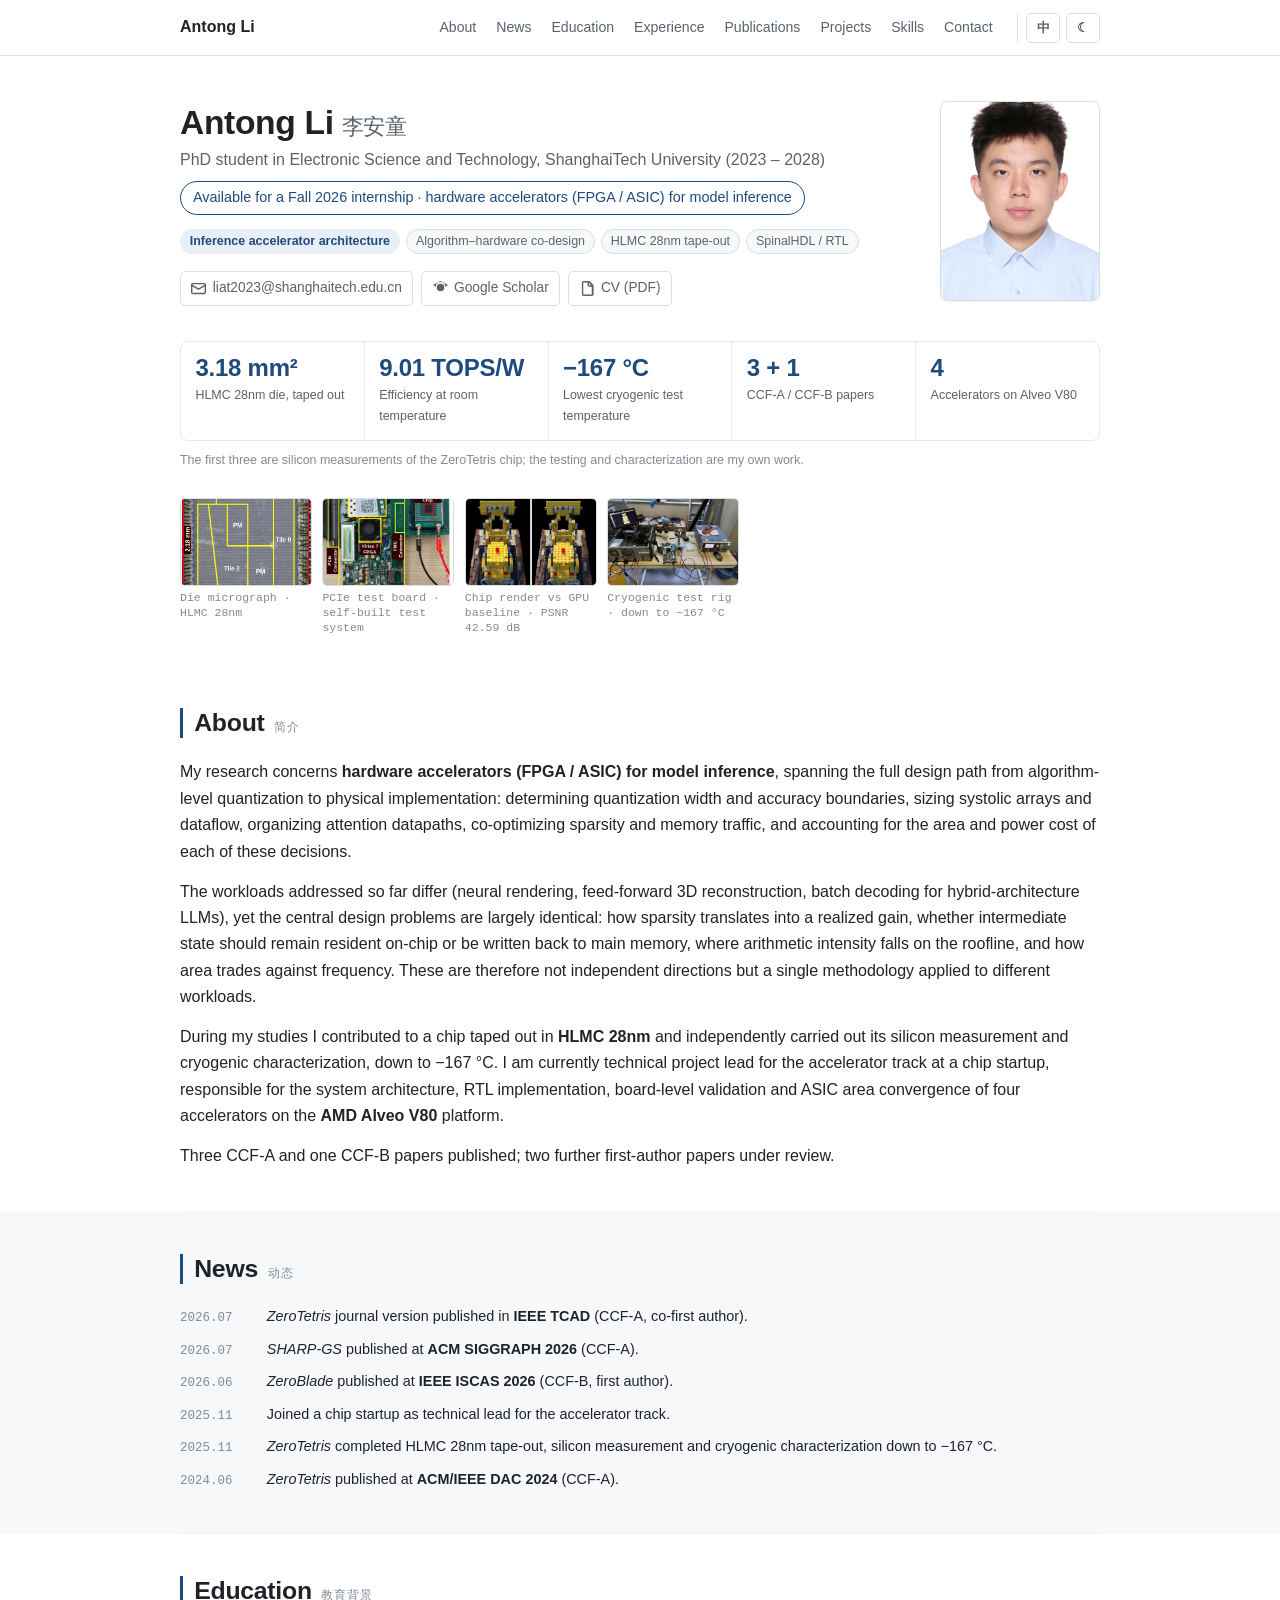
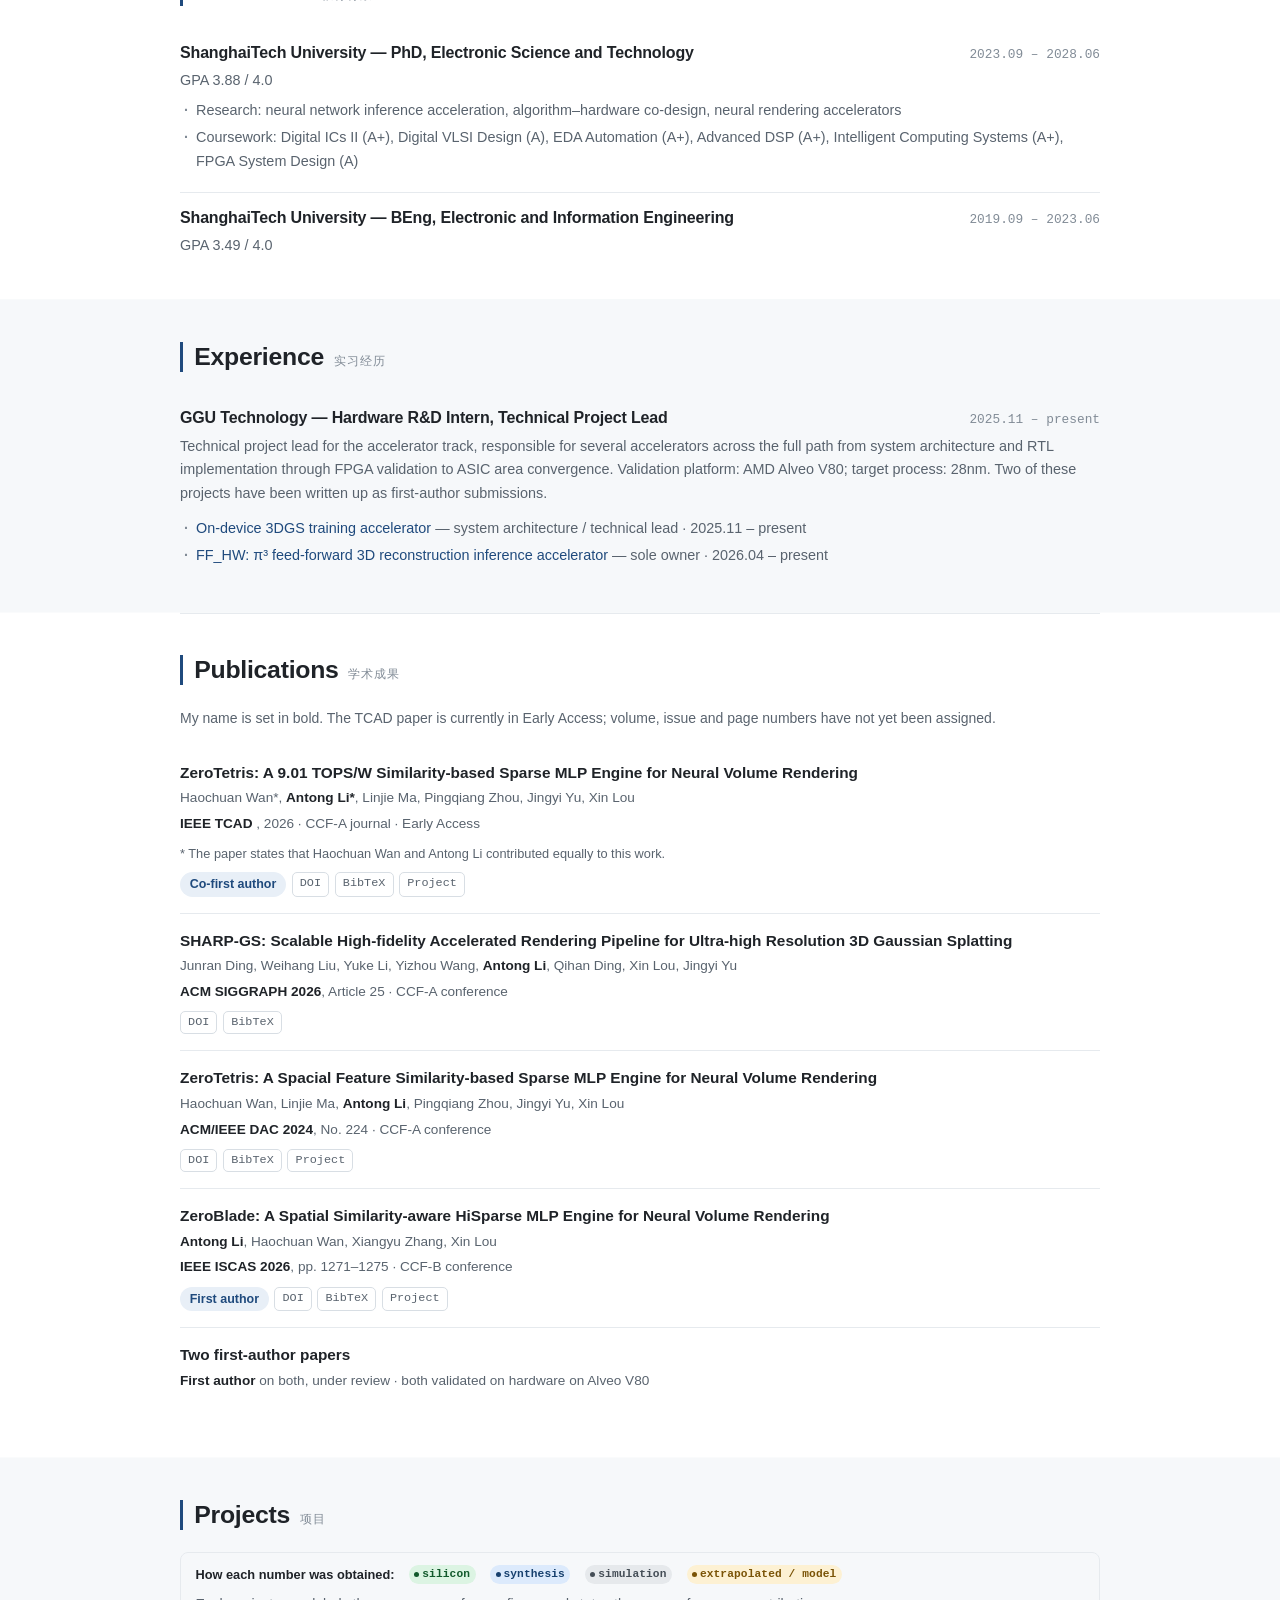
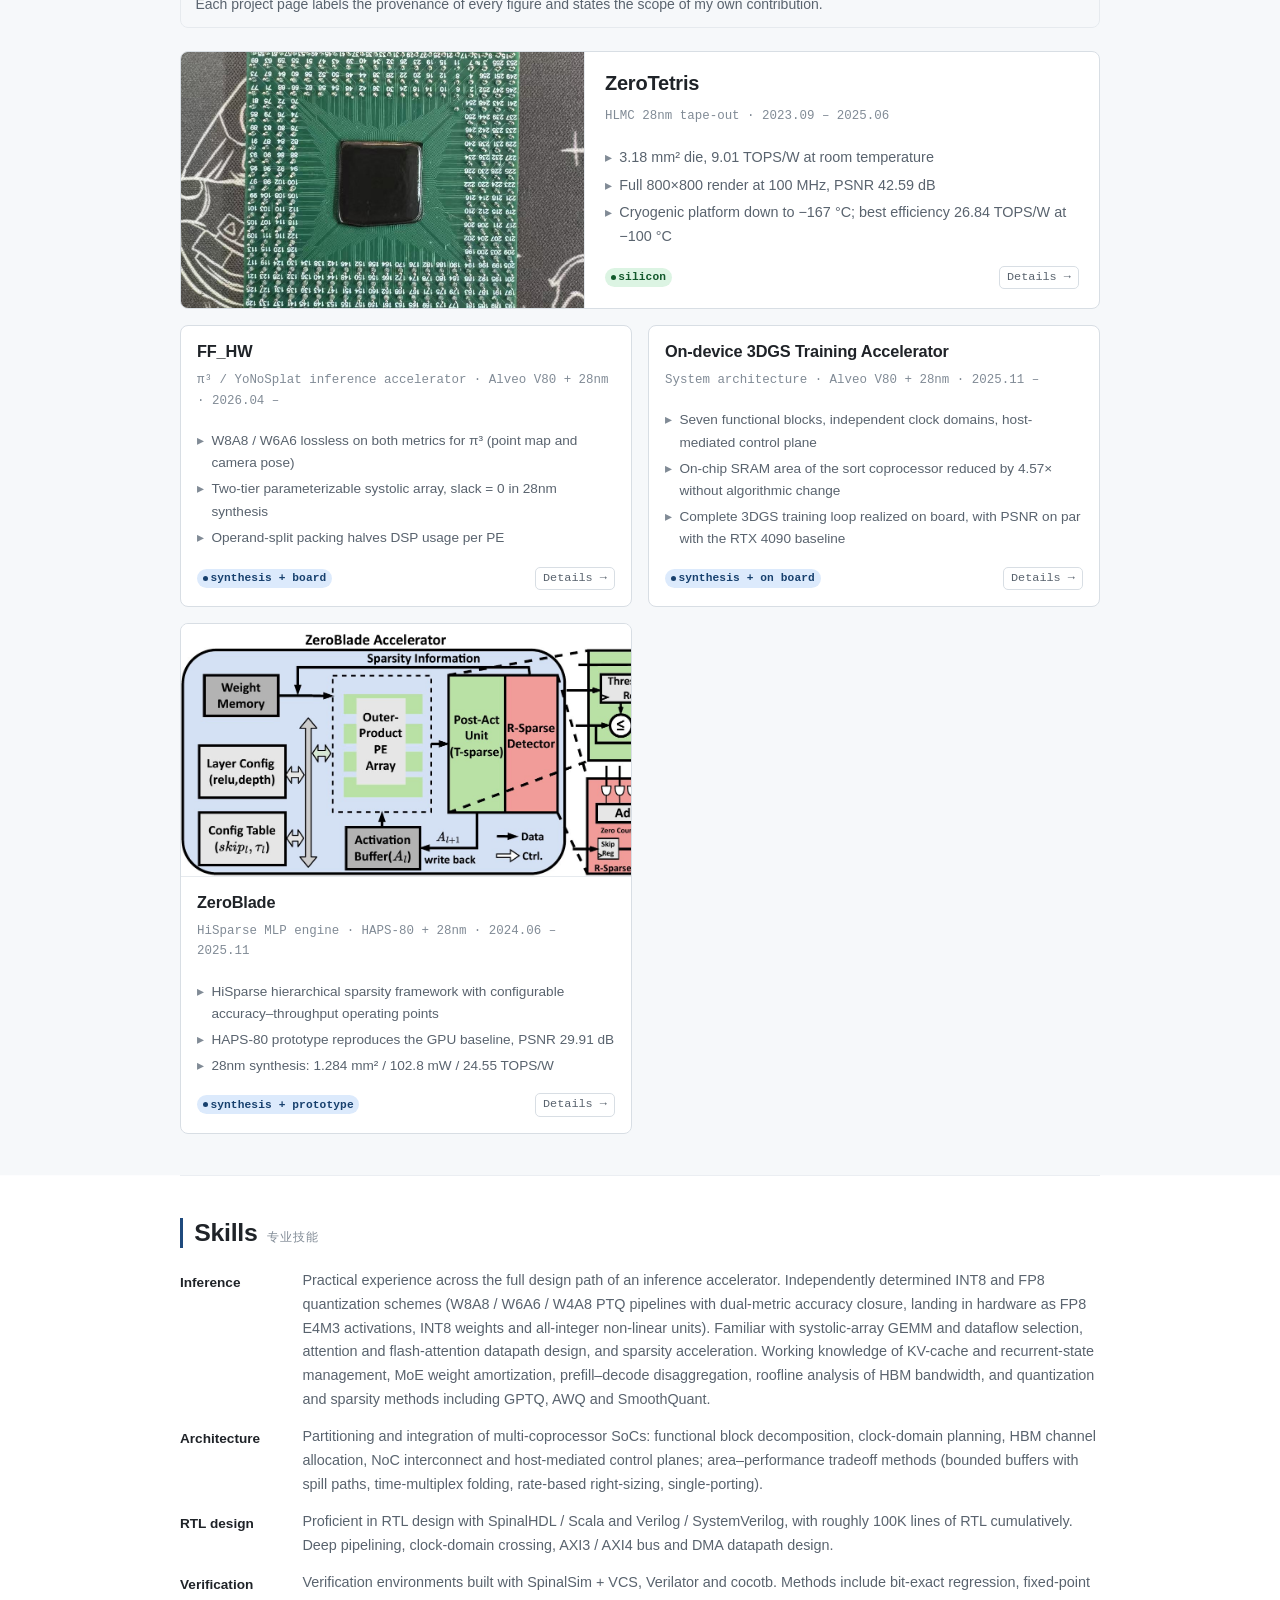
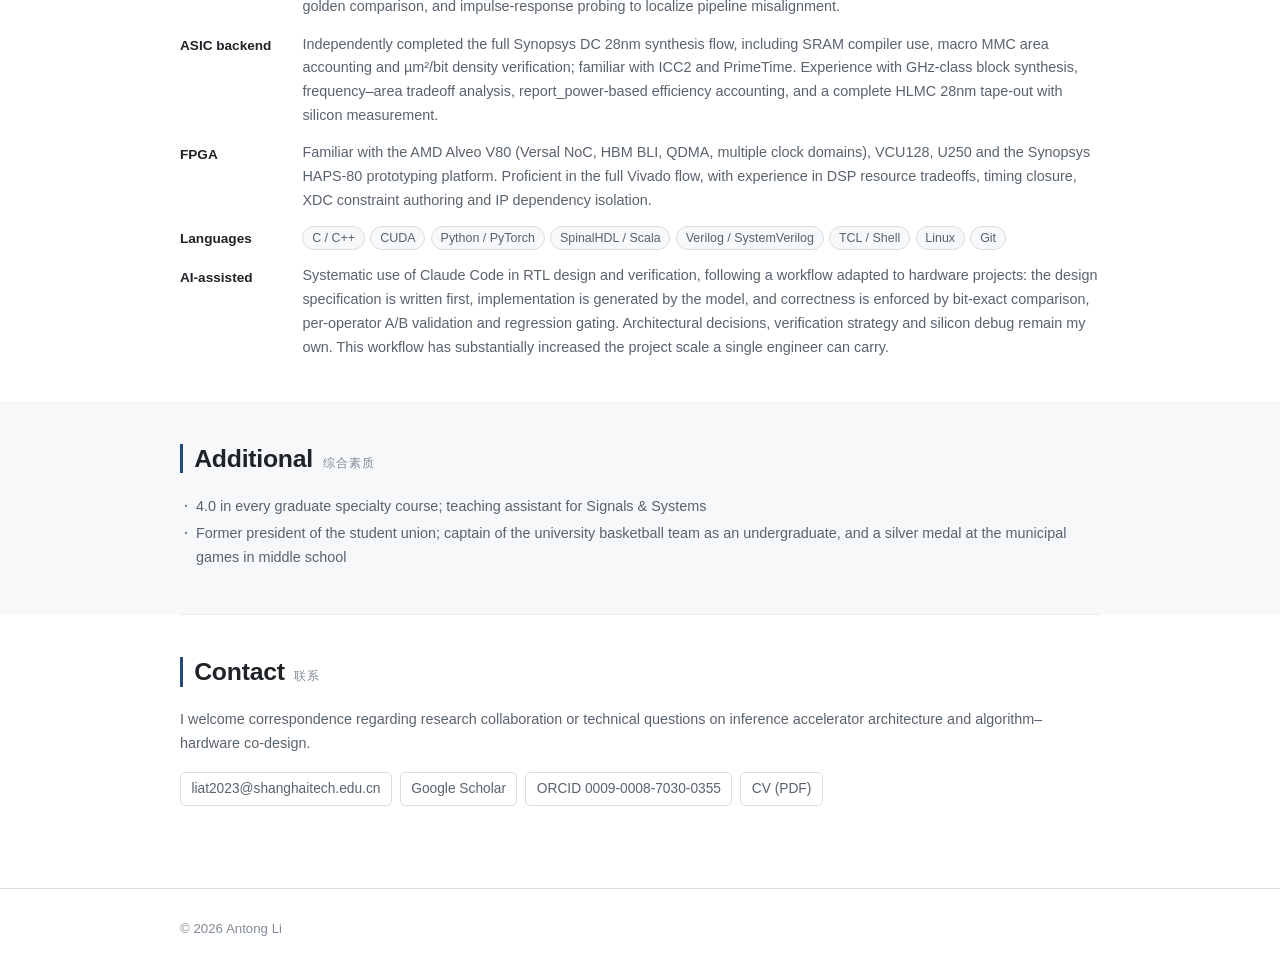
==== commit 8e729e1b: "换上再降一档的公开版简历；修正 ZeroBlade 频率口径" ====
--- a/index.html
+++ b/index.html
@@ -577,7 +577,7 @@
           <p class="pcard__meta">HiSparse MLP engine · HAPS-80 + 28nm · 2024.06 – 2025.11</p>
           <ul class="pcard__points">
             <li><span data-lang="zh">HiSparse 层级稀疏框架，精度与吞吐可配置</span><span data-lang="en">HiSparse hierarchical sparsity framework with configurable accuracy–throughput operating points</span></li>
-            <li><span data-lang="zh">HAPS-80 原型 200 MHz，PSNR 29.91 dB</span><span data-lang="en">HAPS-80 prototype at 200 MHz, PSNR 29.91 dB</span></li>
+            <li><span data-lang="zh">HAPS-80 原型上板复现 GPU 基线，PSNR 29.91 dB</span><span data-lang="en">HAPS-80 prototype reproduces the GPU baseline, PSNR 29.91 dB</span></li>
             <li><span data-lang="zh">28nm 综合 1.284 mm² / 102.8 mW / 24.55 TOPS/W</span><span data-lang="en">28nm synthesis: 1.284 mm² / 102.8 mW / 24.55 TOPS/W</span></li>
           </ul>
           <div class="pcard__foot">
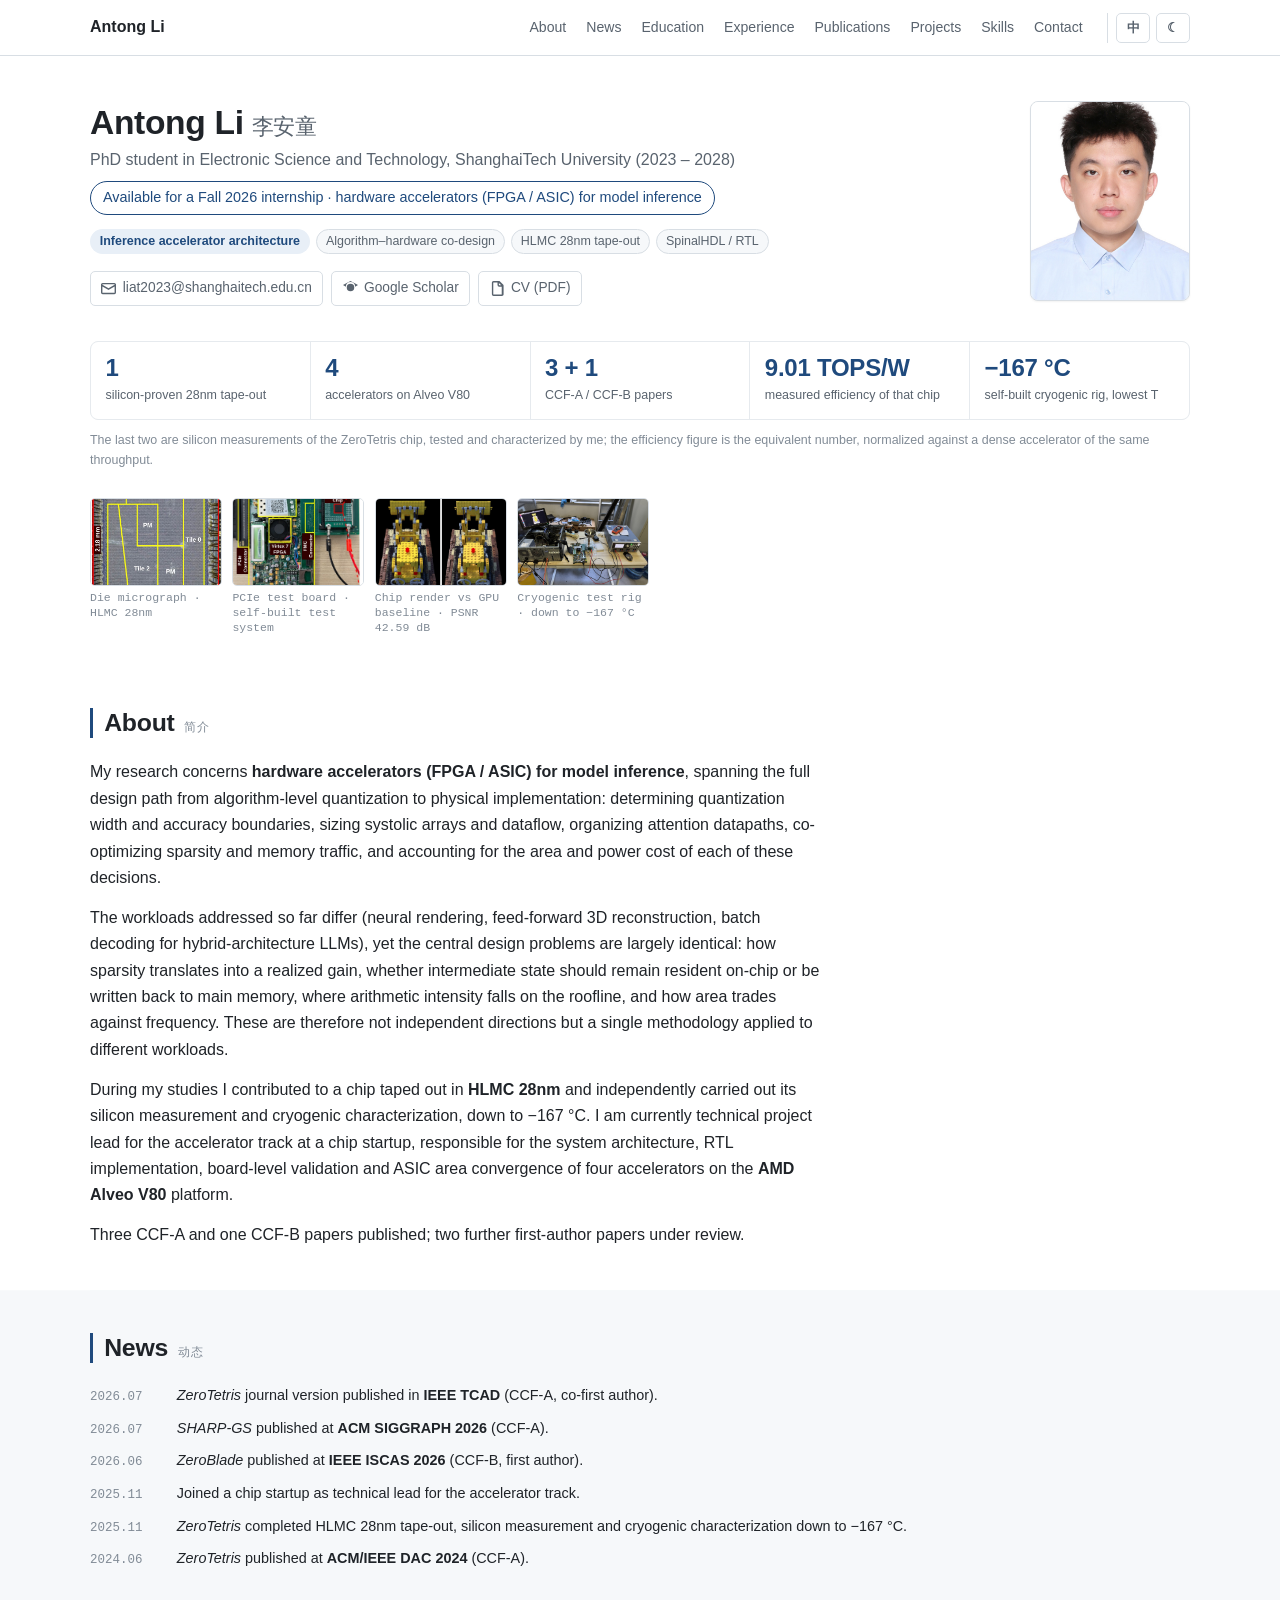
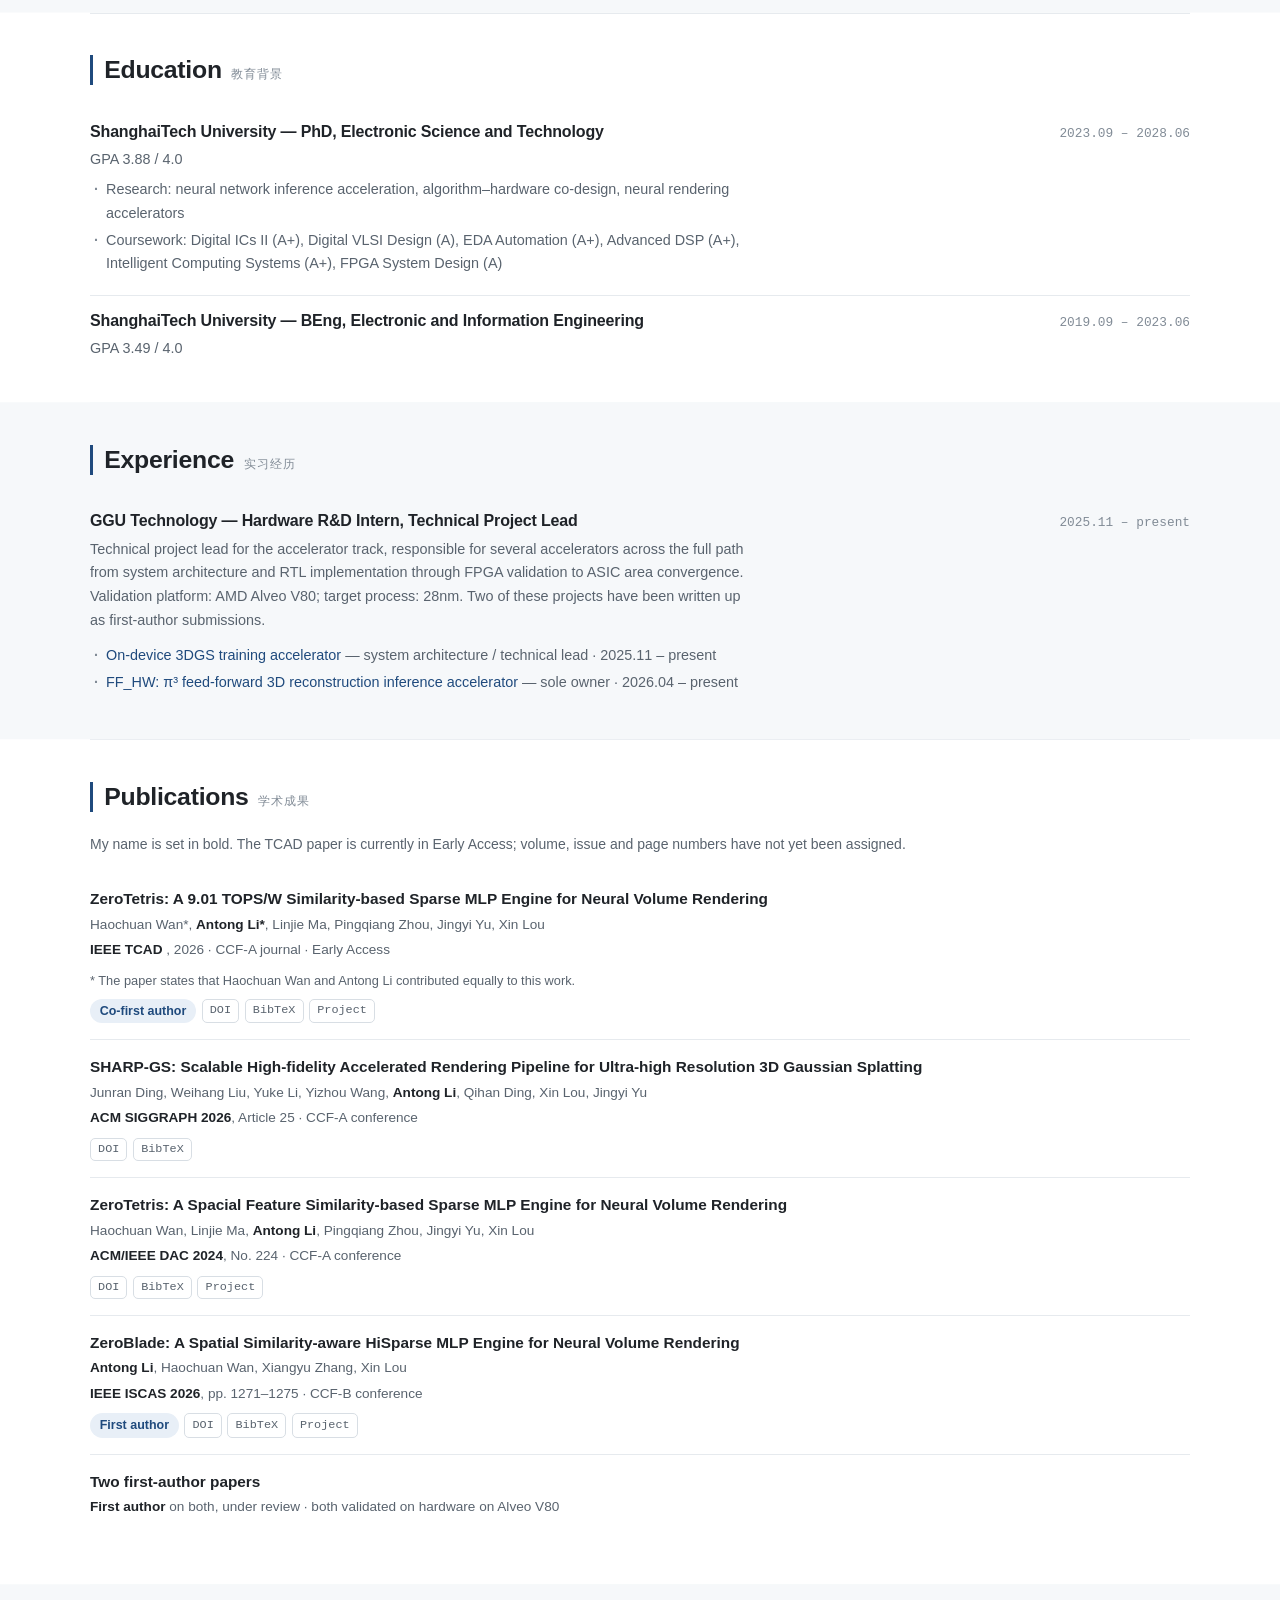
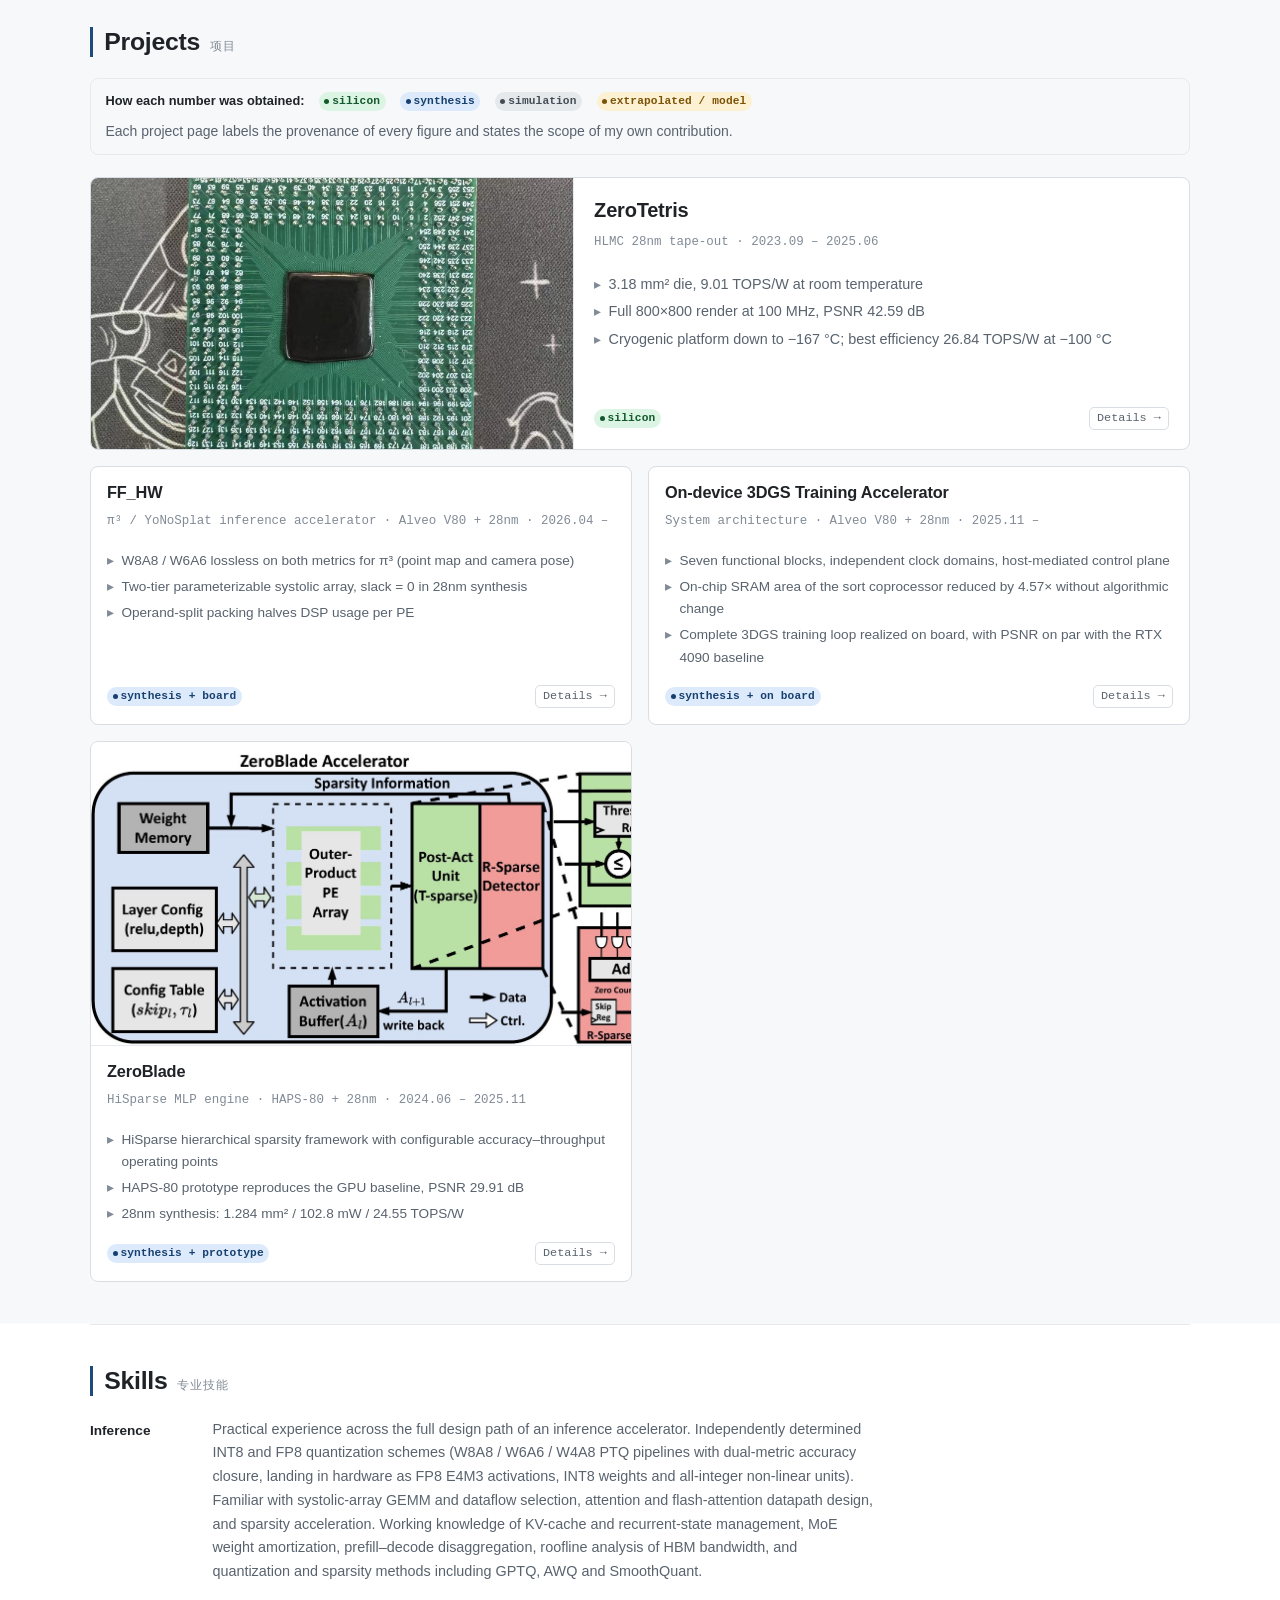
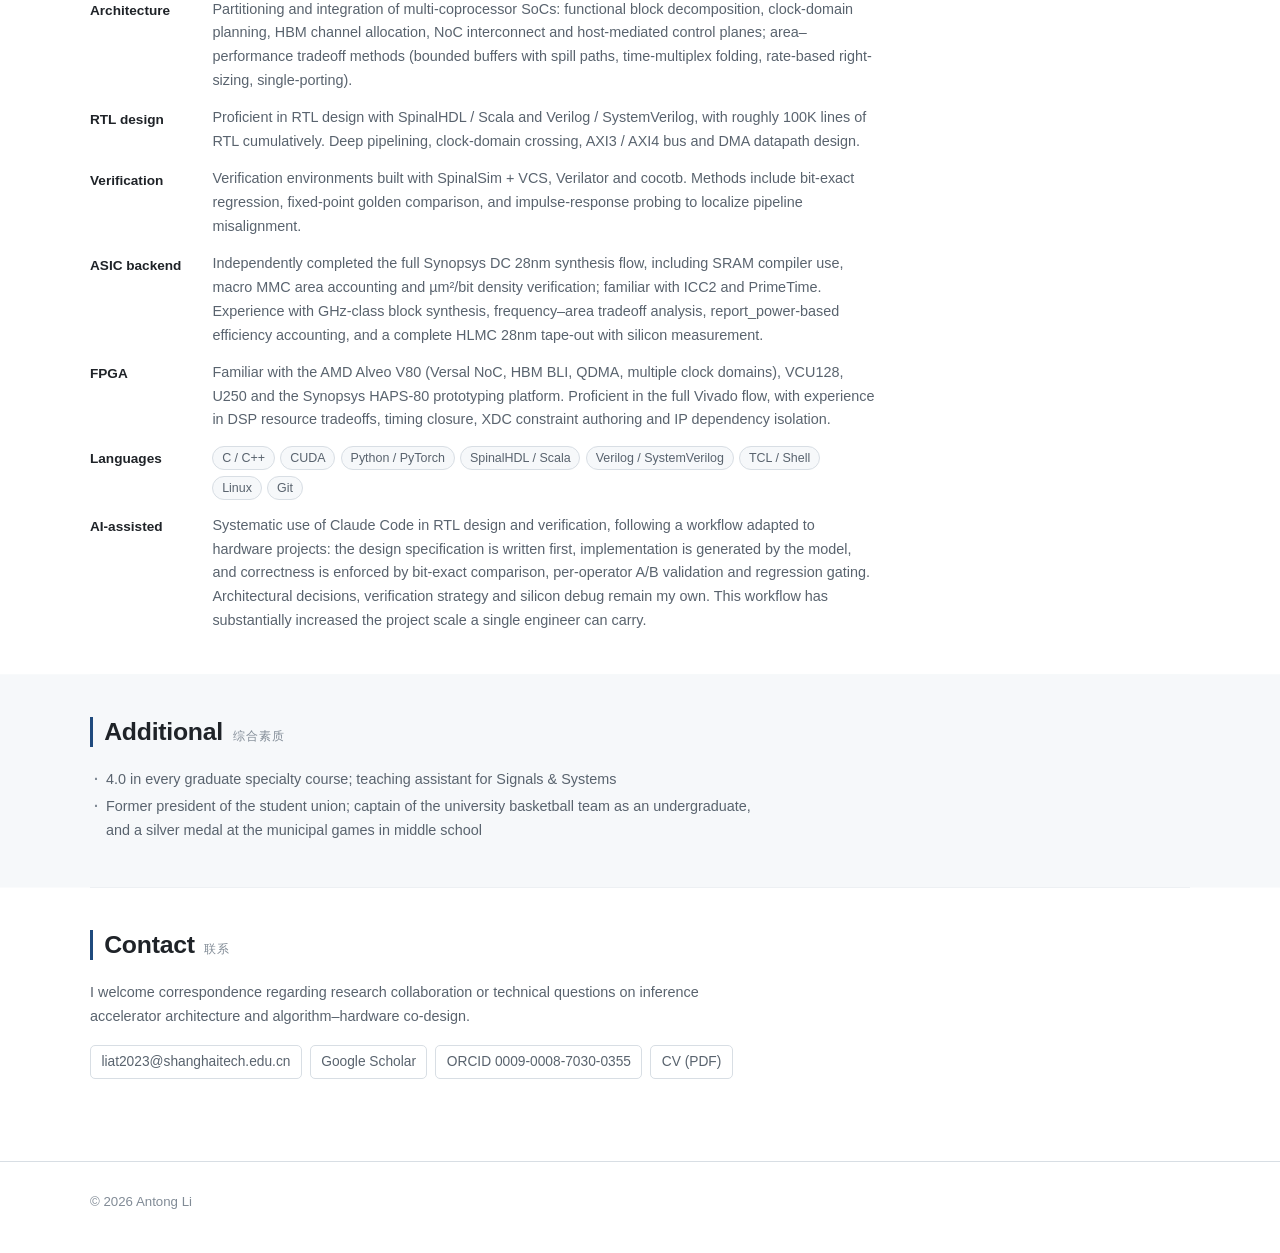
==== commit 936e3672: "版面加宽；首屏数字带重排" ====
--- a/index.html
+++ b/index.html
@@ -132,47 +132,47 @@
 
   <!-- ==================== 关键数字 ====================
        全站每个数字都标口径，这里也不例外 —— 下面的 .stats-note 说明前三项来源。 -->
-  <div class="stats">
-    <div class="stat">
-      <span class="stat__num">3.18 mm²</span>
-      <span class="stat__label">
-        <span data-lang="zh">HLMC 28nm 流片 die</span>
-        <span data-lang="en">HLMC 28nm die, taped out</span>
-      </span>
-    </div>
-    <div class="stat">
-      <span class="stat__num">9.01 TOPS/W</span>
-      <span class="stat__label">
-        <span data-lang="zh">常温能效</span>
-        <span data-lang="en">Efficiency at room temperature</span>
-      </span>
-    </div>
-    <div class="stat">
-      <span class="stat__num">−167 °C</span>
-      <span class="stat__label">
-        <span data-lang="zh">深低温表征最低温</span>
-        <span data-lang="en">Lowest cryogenic test temperature</span>
-      </span>
-    </div>
-    <div class="stat">
-      <span class="stat__num">3 + 1</span>
-      <span class="stat__label">
-        <span data-lang="zh">CCF-A / CCF-B 论文</span>
-        <span data-lang="en">CCF-A / CCF-B papers</span>
-      </span>
-    </div>
-    <div class="stat">
-      <span class="stat__num">4</span>
-      <span class="stat__label">
-        <span data-lang="zh">Alveo V80 加速器</span>
-        <span data-lang="en">Accelerators on Alveo V80</span>
-      </span>
-    </div>
-  </div>
+    <div class="stats">
+      <div class="stat">
+        <span class="stat__num">1</span>
+        <span class="stat__label">
+          <span data-lang="zh">颗 28nm 流片芯片，硅上实测</span>
+          <span data-lang="en">silicon-proven 28nm tape-out</span>
+        </span>
+      </div>
+      <div class="stat">
+        <span class="stat__num">4</span>
+        <span class="stat__label">
+          <span data-lang="zh">款 Alveo V80 加速器</span>
+          <span data-lang="en">accelerators on Alveo V80</span>
+        </span>
+      </div>
+      <div class="stat">
+        <span class="stat__num">3 + 1</span>
+        <span class="stat__label">
+          <span data-lang="zh">篇 CCF-A / CCF-B 论文</span>
+          <span data-lang="en">CCF-A / CCF-B papers</span>
+        </span>
+      </div>
+      <div class="stat">
+        <span class="stat__num">9.01 TOPS/W</span>
+        <span class="stat__label">
+          <span data-lang="zh">该芯片常温实测能效</span>
+          <span data-lang="en">measured efficiency of that chip</span>
+        </span>
+      </div>
+      <div class="stat">
+        <span class="stat__num">−167 °C</span>
+        <span class="stat__label">
+          <span data-lang="zh">自建深低温平台最低温</span>
+          <span data-lang="en">self-built cryogenic rig, lowest T</span>
+        </span>
+      </div>
+    </div>
 
   <p class="stats-note">
-    <span data-lang="zh">前三项均为 ZeroTetris 芯片的硅上实测值，测试与表征由本人完成。</span>
-    <span data-lang="en">The first three are silicon measurements of the ZeroTetris chip; the testing and characterization are my own work.</span>
+    <span data-lang="zh">后两项为 ZeroTetris 芯片的硅上实测值，测试与表征由本人完成；能效为等效口径，按同等算力的稠密加速器归一化。</span>
+    <span data-lang="en">The last two are silicon measurements of the ZeroTetris chip, tested and characterized by me; the efficiency figure is the equivalent number, normalized against a dense accelerator of the same throughput.</span>
   </p>
 
   <!-- ==================== 首屏实物图 ==================== -->
--- a/assets/css/layout.css
+++ b/assets/css/layout.css
@@ -4,9 +4,19 @@
 
 .wrap {
   width: 100%;
-  max-width: 960px;
+  max-width: 1140px;
   margin: 0 auto;
   padding: 0 1.25rem;
+}
+
+/* 正文行宽单独控制，不跟着容器走。
+   容器宽是给表格 / 图 / 卡片栅格用的；正文一行超过 50 个汉字就开始难读，
+   所以这里钉死一个「字号倍数」的度量，换字号也不会跑偏。 */
+:root { --measure: 46em; }
+
+#about p,
+.entry__body {
+  max-width: var(--measure);
 }
 
 /* ---------- 顶部导航 ---------- */
--- a/assets/css/components.css
+++ b/assets/css/components.css
@@ -485,7 +485,7 @@
 .page-head__lede {
   font-size: 1rem;
   color: var(--fg-muted);
-  max-width: 68ch;
+  max-width: var(--measure);
 }
 
 .psection {
@@ -504,7 +504,7 @@
 
 .psection p,
 .psection ul {
-  max-width: 74ch;
+  max-width: var(--measure);
 }
 
 .plist li {
